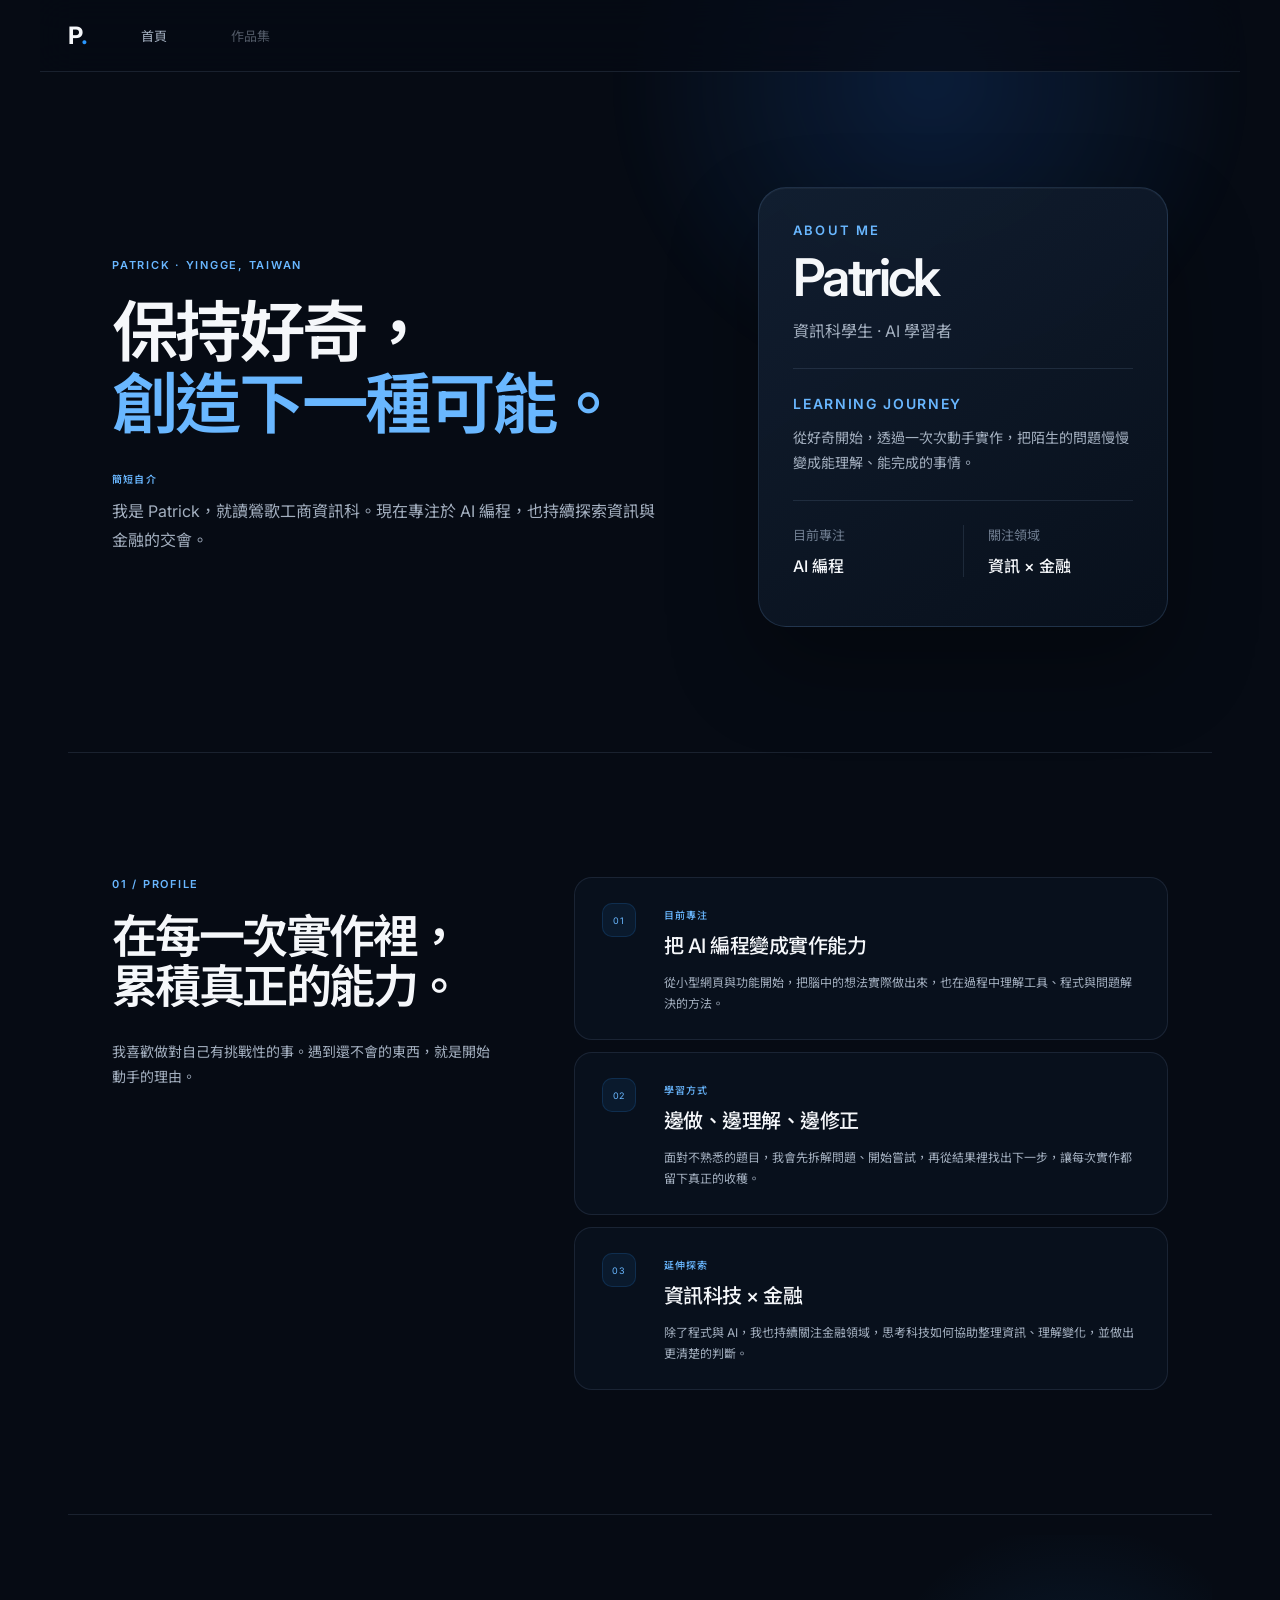
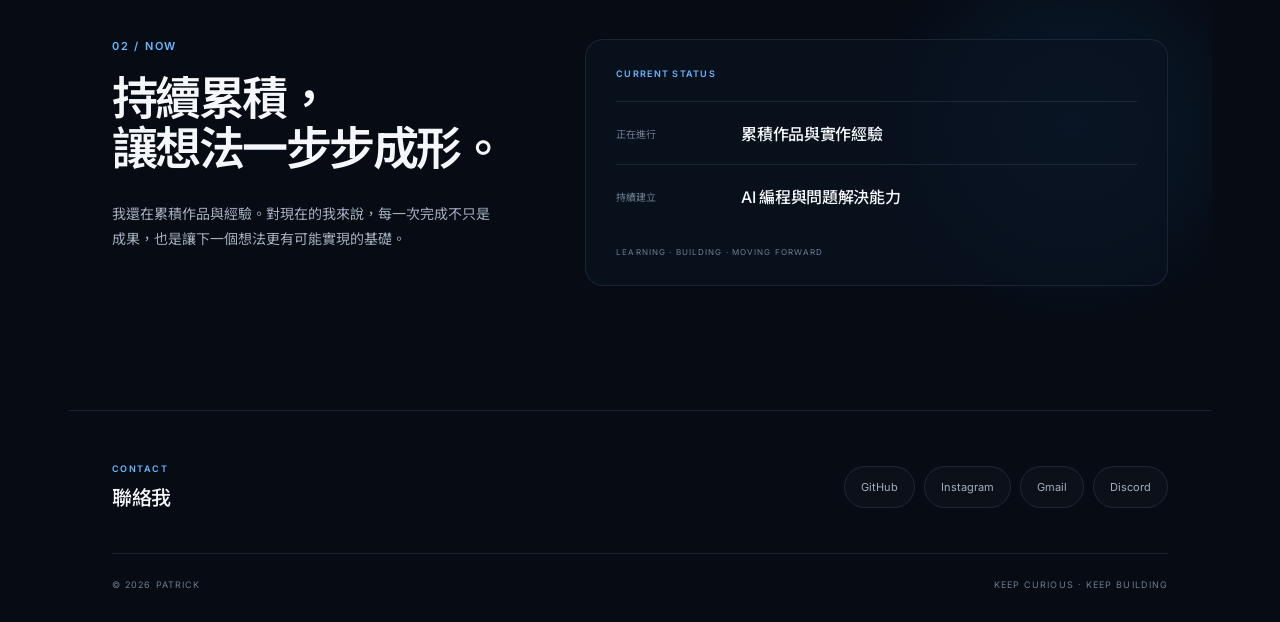
==== index.html @ a377566d "Build Patrick portfolio site" ====
<!doctype html>
<html lang="zh-Hant">
  <head>
    <meta charset="UTF-8" />
    <meta name="viewport" content="width=device-width, initial-scale=1.0" />
    <meta name="theme-color" content="#060b14" />
    <meta name="description" content="Patrick 的個人網站，記錄 AI 編程、資訊與金融的學習方向" />
    <title>Patrick｜資訊科學生</title>
    <link rel="preconnect" href="https://fonts.googleapis.com" />
    <link rel="preconnect" href="https://fonts.gstatic.com" crossorigin />
    <link href="https://fonts.googleapis.com/css2?family=Inter:wght@400;500;600;700&family=Noto+Sans+TC:wght@400;500;600;700&display=swap" rel="stylesheet" />
    <link rel="stylesheet" href="styles.css" />
  </head>
  <body>
    <div class="ambient" aria-hidden="true"></div>
    <header class="site-header">
      <a class="brand" href="#top" aria-label="回到首頁">P<span>.</span></a>
      <nav aria-label="主要導覽">
        <a href="#top" aria-current="page">首頁</a>
        <button type="button" disabled title="作品內容準備中">作品集</button>
      </nav>
    </header>

    <main id="top">
      <section class="hero" aria-labelledby="hero-title">
        <div class="hero-copy">
          <p class="eyebrow"><span></span> PATRICK · YINGGE, TAIWAN</p>
          <h1 id="hero-title">保持好奇，<br /><span>創造下一種可能。</span></h1>
          <div class="hero-intro">
            <span>簡短自介</span>
            <p>我是 Patrick，就讀鶯歌工商資訊科。現在專注於 AI 編程，也持續探索資訊與金融的交會。</p>
          </div>
        </div>

        <div class="profile-panel" aria-label="Patrick 的個人簡介">
          <div class="profile-about">
            <p>ABOUT ME</p>
            <h2>Patrick</h2>
            <span>資訊科學生 · AI 學習者</span>
          </div>
          <div class="profile-summary">
            <span>LEARNING JOURNEY</span>
            <p>從好奇開始，透過一次次動手實作，把陌生的問題慢慢變成能理解、能完成的事情。</p>
          </div>
          <div class="profile-meta">
            <div><small>目前專注</small><strong>AI 編程</strong></div>
            <div><small>關注領域</small><strong>資訊 × 金融</strong></div>
          </div>
        </div>
      </section>

      <section class="about section" id="about" aria-labelledby="about-title">
        <div class="section-heading">
          <p class="section-no">01 / PROFILE</p>
          <h2 id="about-title">在每一次實作裡，<br /><span class="title-line">累積真正的能力。</span></h2>
          <p>我喜歡做對自己有挑戰性的事。遇到還不會的東西，就是開始動手的理由。</p>
        </div>
        <div class="info-grid">
          <article class="info-card">
            <div class="card-mark">01</div>
            <div class="card-copy">
              <span>目前專注</span>
              <h3>把 AI 編程變成實作能力</h3>
              <p>從小型網頁與功能開始，把腦中的想法實際做出來，也在過程中理解工具、程式與問題解決的方法。</p>
            </div>
          </article>
          <article class="info-card">
            <div class="card-mark">02</div>
            <div class="card-copy">
              <span>學習方式</span>
              <h3>邊做、邊理解、邊修正</h3>
              <p>面對不熟悉的題目，我會先拆解問題、開始嘗試，再從結果裡找出下一步，讓每次實作都留下真正的收穫。</p>
            </div>
          </article>
          <article class="info-card">
            <div class="card-mark">03</div>
            <div class="card-copy">
              <span>延伸探索</span>
              <h3>資訊科技 × 金融</h3>
              <p>除了程式與 AI，我也持續關注金融領域，思考科技如何協助整理資訊、理解變化，並做出更清楚的判斷。</p>
            </div>
          </article>
        </div>
      </section>

      <section class="now-section section" aria-labelledby="now-title">
        <div class="section-heading">
          <p class="section-no">02 / NOW</p>
          <h2 id="now-title">持續累積，<br /><span class="title-line">讓想法一步步成形。</span></h2>
          <p>我還在累積作品與經驗。對現在的我來說，每一次完成不只是成果，也是讓下一個想法更有可能實現的基礎。</p>
        </div>
        <div class="now-panel">
          <p class="now-label">CURRENT STATUS</p>
          <div class="now-item">
            <span>正在進行</span>
            <strong>累積作品與實作經驗</strong>
          </div>
          <div class="now-item">
            <span>持續建立</span>
            <strong>AI 編程與問題解決能力</strong>
          </div>
          <p class="now-footnote">LEARNING · BUILDING · MOVING FORWARD</p>
        </div>
      </section>

    </main>

    <footer>
      <div class="footer-contact">
        <div class="contact-title">
          <span>CONTACT</span>
          <strong>聯絡我</strong>
        </div>
        <div class="social-links" aria-label="社群與聯絡方式">
          <a href="https://github.com/ttrrdfx" target="_blank" rel="noreferrer" aria-label="前往 Patrick 的 GitHub">GitHub</a>
          <a href="https://www.instagram.com/ampatrick._.i/" target="_blank" rel="noreferrer" aria-label="前往 Patrick 的 Instagram">Instagram</a>
          <a href="mailto:ttrrdfx@gmail.com" aria-label="寄信給 Patrick">Gmail</a>
          <a href="https://discord.com/users/734754662749569034" target="_blank" rel="noreferrer" aria-label="前往 Patrick 的 Discord 個人檔案">Discord</a>
        </div>
      </div>
      <div class="footer-meta">
        <p>© 2026 PATRICK</p>
        <p>KEEP CURIOUS · KEEP BUILDING</p>
      </div>
    </footer>
  </body>
</html>
---- styles.css ----
:root {
  --bg: #060b14;
  --surface: #0b1320;
  --surface-2: #101b2b;
  --surface-hover: #142238;
  --text: #f5f7fa;
  --text-2: #a3afbf;
  --text-3: #6f7d90;
  --blue: #2997ff;
  --blue-light: #69b7ff;
  --blue-deep: #0877df;
  --line: rgba(148, 177, 212, .14);
  --glass: rgba(11, 19, 32, .78);
  --radius-lg: 28px;
  --radius-md: 18px;
}

* { box-sizing: border-box; }
html { scroll-behavior: smooth; }
body { margin: 0; overflow-x: hidden; color: var(--text); background: var(--bg); font-family: "Inter", "Noto Sans TC", sans-serif; -webkit-font-smoothing: antialiased; }
a { color: inherit; text-decoration: none; }
button, input { font: inherit; }
button, a { -webkit-tap-highlight-color: transparent; }
.sr-only { position: absolute; width: 1px; height: 1px; padding: 0; margin: -1px; overflow: hidden; clip: rect(0, 0, 0, 0); white-space: nowrap; border: 0; }
.ambient { position: absolute; z-index: -1; top: -220px; right: 0; width: min(700px, 100vw); height: 600px; background: radial-gradient(circle, rgba(34, 126, 255, .16), transparent 68%); filter: blur(15px); pointer-events: none; }

.site-header { position: sticky; z-index: 10; top: 0; height: 72px; max-width: 1200px; margin: auto; padding: 0 28px; display: flex; align-items: center; border-bottom: 1px solid var(--line); background: rgba(6, 11, 20, .72); backdrop-filter: blur(18px); }
.brand { font-size: 24px; font-weight: 700; letter-spacing: -.06em; }
.brand span { color: var(--blue); }
nav { margin-left: 38px; display: flex; gap: 30px; color: var(--text-2); font-size: 13px; }
nav a, nav button { min-height: 38px; padding: 0 16px; display: inline-flex; align-items: center; color: inherit; background: transparent; border: 1px solid transparent; border-radius: 99px; font-size: inherit; transition: color .22s ease, background-color .22s ease, border-color .22s ease; }
nav a:hover { color: var(--text); background: rgba(41, 151, 255, .1); border-color: rgba(41, 151, 255, .2); }
nav button:disabled { cursor: not-allowed; opacity: .48; }

.hero { min-height: 680px; max-width: 1144px; margin: auto; padding: 102px 44px 112px; display: grid; grid-template-columns: 1.15fr .85fr; align-items: center; gap: 92px; }
.eyebrow, .section-no { color: var(--blue-light); font-size: 11px; font-weight: 600; letter-spacing: .16em; }
.eyebrow { display: flex; align-items: center; }
.eyebrow span { display: none; }
h1, h2, h3, p { margin-top: 0; }
h1, h2 { margin-bottom: 0; letter-spacing: -.055em; line-height: 1.08; }
h1 { margin-top: 25px; font-size: clamp(48px, 5.2vw, 70px); font-weight: 600; }
h1 span { color: var(--blue-light); white-space: nowrap; }
.hero-intro { max-width: 570px; margin: 30px 0 0; }
.hero-intro > span { display: block; margin-bottom: 11px; color: var(--blue-light); font-size: 10px; font-weight: 600; letter-spacing: .12em; }
.hero-intro p { margin: 0; color: var(--text-2); font-size: 16px; line-height: 1.85; }
.profile-panel { min-height: 440px; padding: 34px; display: flex; flex-direction: column; background: linear-gradient(145deg, rgba(18, 31, 49, .94), rgba(8, 16, 28, .98)); border: 1px solid rgba(119, 167, 221, .18); border-radius: var(--radius-lg); box-shadow: 0 40px 90px rgba(0,0,0,.32), inset 0 1px 0 rgba(255,255,255,.04); }
.profile-about { padding-bottom: 26px; }
.profile-about p { margin-bottom: 12px; color: var(--blue-light); font-size: 13px; font-weight: 600; letter-spacing: .16em; }
.profile-about h2 { margin-top: 0; font-size: 52px; font-weight: 600; }
.profile-about > span { display: block; margin-top: 12px; color: var(--text-2); font-size: 16px; }
.profile-summary { padding: 24px 0; border-top: 1px solid var(--line); }
.profile-summary span { color: var(--blue-light); font-size: 14px; font-weight: 600; letter-spacing: .12em; }
.profile-summary p { margin: 12px 0 0; color: var(--text-2); font-size: 14px; line-height: 1.8; letter-spacing: 0; }
.profile-meta { margin-top: 0; padding-top: 24px; display: grid; grid-template-columns: 1fr 1fr; border-top: 1px solid var(--line); }
.profile-meta > div { min-width: 0; }
.profile-meta > div + div { padding-left: 24px; border-left: 1px solid var(--line); }
.profile-meta > div:first-child { padding-right: 24px; }
.profile-meta small, .profile-meta strong { display: block; }
.profile-meta small { margin-bottom: 9px; color: var(--text-3); font-size: 13px; }
.profile-meta strong { font-size: 16px; font-weight: 500; }

.section { max-width: 1144px; margin: auto; padding: 124px 44px; }
.about { display: grid; grid-template-columns: .78fr 1.22fr; gap: 82px; border-top: 1px solid var(--line); }
.section h2 { margin-top: 21px; font-size: clamp(38px, 3.6vw, 50px); font-weight: 600; }
.title-line { white-space: nowrap; }
.section-heading > p:last-child { max-width: 430px; margin: 27px 0 0; color: var(--text-2); font-size: 14px; line-height: 1.85; }
.info-grid { display: grid; gap: 12px; }
.info-card { min-height: 154px; padding: 25px 27px; display: grid; grid-template-columns: 42px 1fr; gap: 20px; background: rgba(11, 19, 32, .72); border: 1px solid rgba(148, 177, 212, .13); border-radius: var(--radius-md); transition: background-color .22s ease, border-color .22s ease; }
.info-card:hover { background: rgba(16, 27, 43, .9); border-color: rgba(105,183,255,.25); }
.card-mark { width: 34px; height: 34px; display: grid; place-items: center; color: var(--blue-light); background: rgba(41,151,255,.08); border: 1px solid rgba(41,151,255,.16); border-radius: 10px; font-size: 9px; letter-spacing: .08em; }
.card-copy > span { color: var(--blue-light); font-size: 10px; font-weight: 500; letter-spacing: .09em; }
.info-card h3 { margin: 10px 0 0; font-size: 20px; font-weight: 500; letter-spacing: -.025em; line-height: 1.35; }
.info-card p { max-width: 480px; margin: 12px 0 0; color: var(--text-2); font-size: 12px; line-height: 1.75; }
.now-section { position: relative; overflow: hidden; display: grid; grid-template-columns: .78fr 1.22fr; gap: 82px; border-top: 1px solid var(--line); }
.now-section::after { content: ""; position: absolute; z-index: -1; right: -90px; top: 20px; width: 460px; height: 380px; background: radial-gradient(circle, rgba(41,151,255,.12), transparent 68%); pointer-events: none; }
.now-panel { padding: 28px 30px; background: rgba(11,19,32,.72); border: 1px solid rgba(148,177,212,.13); border-radius: var(--radius-md); }
.now-label { margin: 0 0 22px; color: var(--blue-light); font-size: 9px; font-weight: 600; letter-spacing: .14em; }
.now-item { padding: 19px 0; display: grid; grid-template-columns: 105px 1fr; gap: 20px; align-items: center; border-top: 1px solid var(--line); }
.now-item span { color: var(--text-3); font-size: 10px; }
.now-item strong { font-size: 16px; font-weight: 500; letter-spacing: -.02em; }
.now-footnote { margin: 20px 0 0; color: var(--text-3); font-size: 8px; letter-spacing: .14em; }

a:focus-visible, button:focus-visible, input:focus-visible { outline: 2px solid var(--blue-light); outline-offset: 3px; }
footer { max-width: 1144px; margin: auto; padding: 52px 44px 32px; color: var(--text-3); border-top: 1px solid var(--line); }
.footer-contact { padding-bottom: 42px; display: flex; align-items: center; justify-content: space-between; gap: 40px; }
.contact-title span, .contact-title strong { display: block; }
.contact-title span { margin-bottom: 8px; color: var(--blue-light); font-size: 9px; font-weight: 600; letter-spacing: .16em; }
.contact-title strong { color: var(--text); font-size: 20px; font-weight: 500; letter-spacing: -.025em; }
.social-links { display: flex; gap: 9px; flex-wrap: wrap; justify-content: flex-end; }
.social-links a { min-height: 42px; padding: 0 16px; display: inline-flex; align-items: center; color: var(--text-2); background: rgba(255,255,255,.025); border: 1px solid var(--line); border-radius: 99px; font-size: 11px; transition: color .2s ease, background-color .2s ease, border-color .2s ease; }
.social-links a:hover { color: var(--text); background: rgba(41,151,255,.1); border-color: rgba(41,151,255,.25); }
.footer-meta { padding-top: 25px; display: flex; justify-content: space-between; border-top: 1px solid var(--line); font-size: 9px; letter-spacing: .12em; }
.footer-meta p { margin: 0; }

@media (max-width: 800px) {
  .site-header { height: 66px; padding: 0 20px; }
  nav { margin-left: 30px; gap: 18px; }
  .hero { padding: 68px 24px 88px; grid-template-columns: 1fr; gap: 62px; }
  h1 { font-size: 48px; }
  .profile-panel { width: min(100%, 440px); min-height: 430px; }
  .section { padding: 88px 24px; }
  .about { grid-template-columns: 1fr; gap: 55px; }
  .now-section { grid-template-columns: 1fr; gap: 55px; }
  footer { padding: 44px 24px 28px; }
}

@media (max-width: 520px) {
  nav { display: none; }
  h1 { font-size: clamp(40px, 12vw, 48px); }
  .section h2 { font-size: 36px; }
  .hero-intro p { font-size: 14px; }
  .profile-panel { min-height: 420px; padding: 26px; border-radius: 22px; }
  .profile-about h2 { font-size: 44px; }
  .info-card { padding: 22px; grid-template-columns: 1fr; gap: 16px; }
  .now-panel { padding: 24px 22px; }
  .now-item { grid-template-columns: 1fr; gap: 8px; }
  .footer-contact { align-items: flex-start; flex-direction: column; }
  .social-links { justify-content: flex-start; }
  .footer-meta { gap: 18px; flex-direction: column; }
}

@media (prefers-reduced-motion: reduce) {
  html { scroll-behavior: auto; }
  *, *::before, *::after { transition-duration: .01ms !important; animation-duration: .01ms !important; }
}
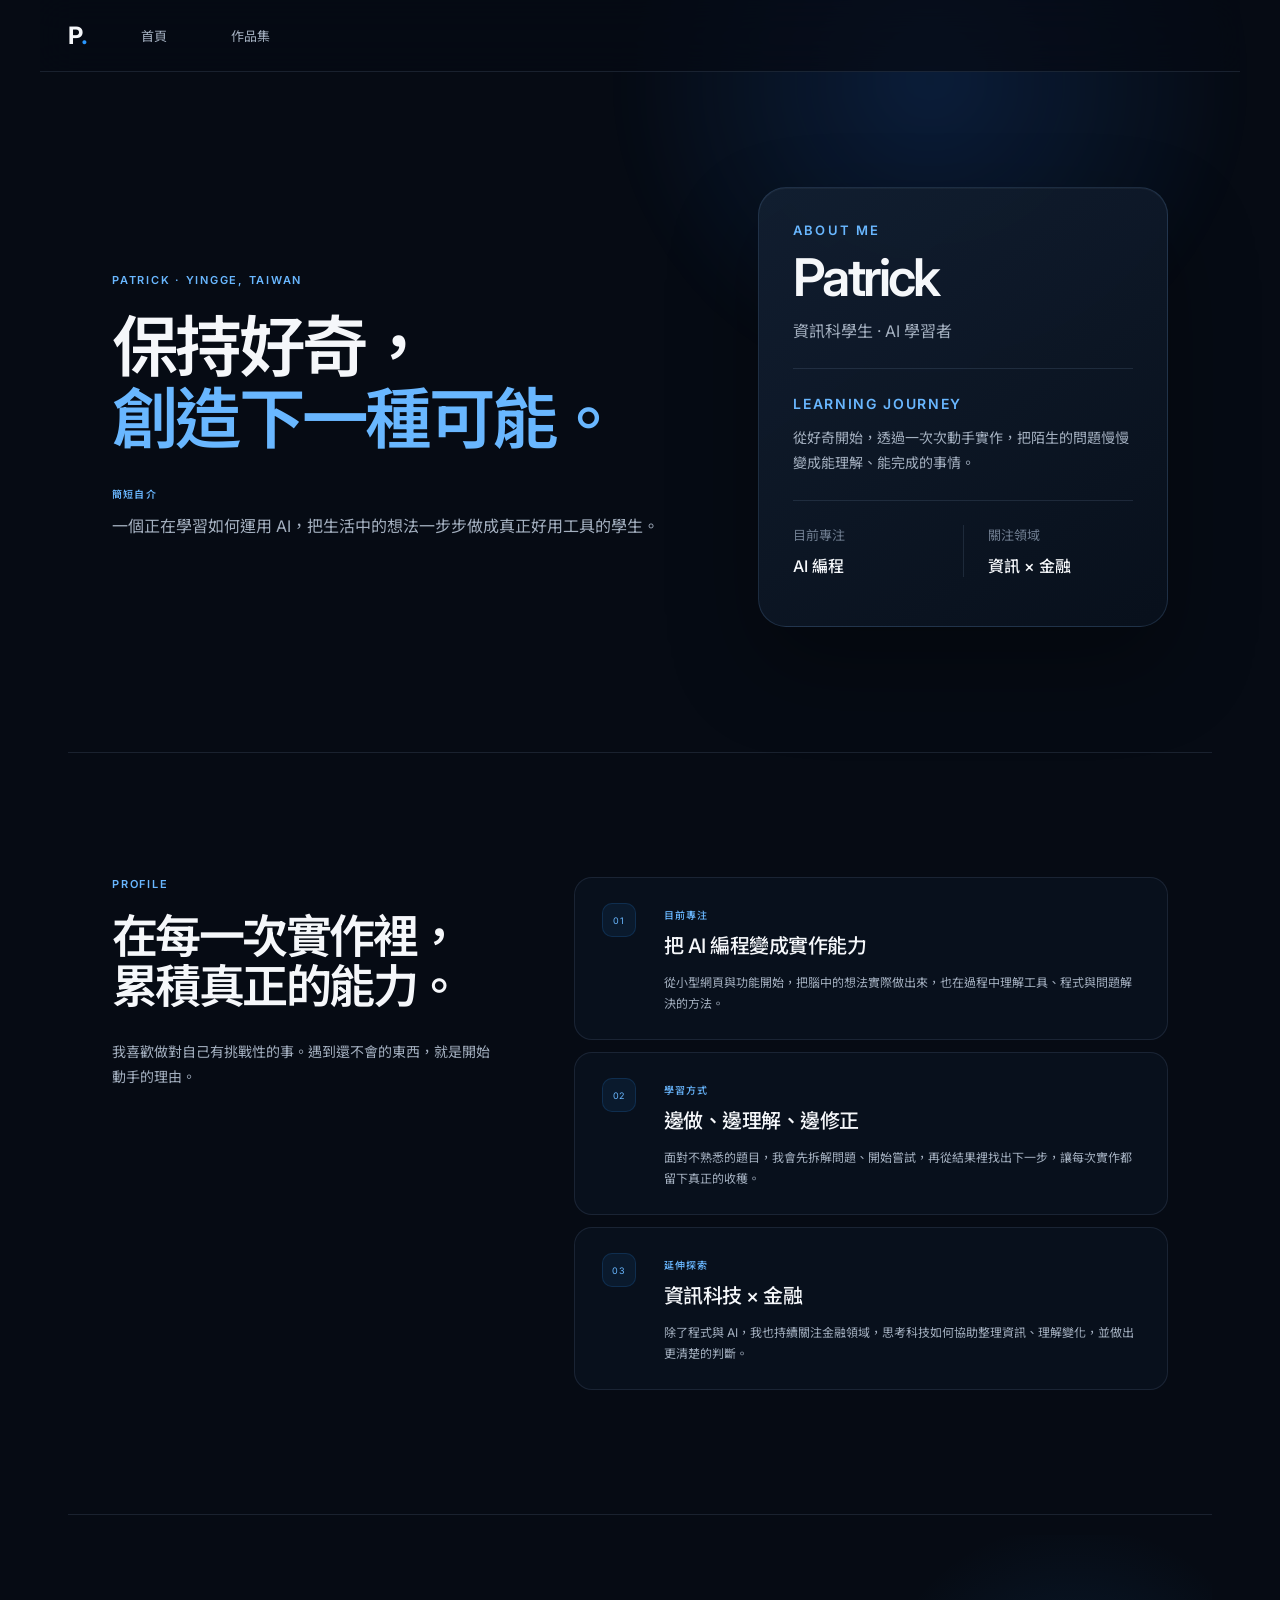
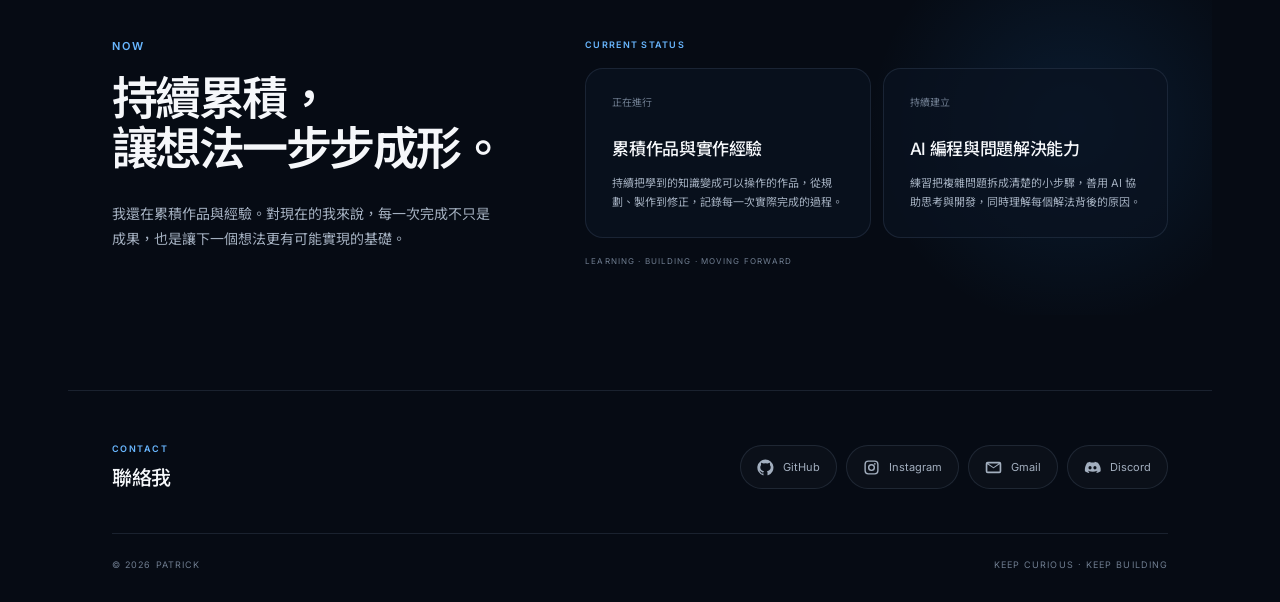
==== commit 1d9c781f: "v1" ====
--- a/index.html
+++ b/index.html
@@ -17,7 +17,7 @@
       <a class="brand" href="#top" aria-label="回到首頁">P<span>.</span></a>
       <nav aria-label="主要導覽">
         <a href="#top" aria-current="page">首頁</a>
-        <button type="button" disabled title="作品內容準備中">作品集</button>
+        <a href="portfolio.html">作品集</a>
       </nav>
     </header>
 
@@ -28,7 +28,7 @@
           <h1 id="hero-title">保持好奇，<br /><span>創造下一種可能。</span></h1>
           <div class="hero-intro">
             <span>簡短自介</span>
-            <p>我是 Patrick，就讀鶯歌工商資訊科。現在專注於 AI 編程，也持續探索資訊與金融的交會。</p>
+            <p>一個正在學習如何運用 AI，把生活中的想法一步步做成真正好用工具的學生。</p>
           </div>
         </div>
 
@@ -51,7 +51,7 @@
 
       <section class="about section" id="about" aria-labelledby="about-title">
         <div class="section-heading">
-          <p class="section-no">01 / PROFILE</p>
+          <p class="section-no">PROFILE</p>
           <h2 id="about-title">在每一次實作裡，<br /><span class="title-line">累積真正的能力。</span></h2>
           <p>我喜歡做對自己有挑戰性的事。遇到還不會的東西，就是開始動手的理由。</p>
         </div>
@@ -85,19 +85,27 @@
 
       <section class="now-section section" aria-labelledby="now-title">
         <div class="section-heading">
-          <p class="section-no">02 / NOW</p>
+          <p class="section-no">NOW</p>
           <h2 id="now-title">持續累積，<br /><span class="title-line">讓想法一步步成形。</span></h2>
           <p>我還在累積作品與經驗。對現在的我來說，每一次完成不只是成果，也是讓下一個想法更有可能實現的基礎。</p>
         </div>
         <div class="now-panel">
           <p class="now-label">CURRENT STATUS</p>
-          <div class="now-item">
-            <span>正在進行</span>
-            <strong>累積作品與實作經驗</strong>
-          </div>
-          <div class="now-item">
-            <span>持續建立</span>
-            <strong>AI 編程與問題解決能力</strong>
+          <div class="now-cards">
+            <div class="now-item">
+              <span>正在進行</span>
+              <div>
+                <strong>累積作品與實作經驗</strong>
+                <p>持續把學到的知識變成可以操作的作品，從規劃、製作到修正，記錄每一次實際完成的過程。</p>
+              </div>
+            </div>
+            <div class="now-item">
+              <span>持續建立</span>
+              <div>
+                <strong>AI 編程與問題解決能力</strong>
+                <p>練習把複雜問題拆成清楚的小步驟，善用 AI 協助思考與開發，同時理解每個解法背後的原因。</p>
+              </div>
+            </div>
           </div>
           <p class="now-footnote">LEARNING · BUILDING · MOVING FORWARD</p>
         </div>
@@ -112,10 +120,22 @@
           <strong>聯絡我</strong>
         </div>
         <div class="social-links" aria-label="社群與聯絡方式">
-          <a href="https://github.com/ttrrdfx" target="_blank" rel="noreferrer" aria-label="前往 Patrick 的 GitHub">GitHub</a>
-          <a href="https://www.instagram.com/ampatrick._.i/" target="_blank" rel="noreferrer" aria-label="前往 Patrick 的 Instagram">Instagram</a>
-          <a href="mailto:ttrrdfx@gmail.com" aria-label="寄信給 Patrick">Gmail</a>
-          <a href="https://discord.com/users/734754662749569034" target="_blank" rel="noreferrer" aria-label="前往 Patrick 的 Discord 個人檔案">Discord</a>
+          <a href="https://github.com/ttrrdfx" target="_blank" rel="noreferrer" aria-label="前往 Patrick 的 GitHub">
+            <svg viewBox="0 0 24 24" aria-hidden="true"><path d="M12 .7a11.5 11.5 0 0 0-3.64 22.41c.58.11.79-.25.79-.56v-2.24c-3.22.7-3.9-1.37-3.9-1.37-.53-1.34-1.29-1.7-1.29-1.7-1.05-.72.08-.71.08-.71 1.17.08 1.78 1.2 1.78 1.2 1.04 1.78 2.72 1.27 3.38.97.1-.75.4-1.27.74-1.56-2.57-.29-5.28-1.29-5.28-5.68 0-1.26.45-2.28 1.19-3.09-.12-.29-.52-1.47.11-3.05 0 0 .97-.31 3.16 1.18a10.9 10.9 0 0 1 5.76 0c2.19-1.49 3.15-1.18 3.15-1.18.64 1.58.24 2.76.12 3.05.74.81 1.19 1.83 1.19 3.09 0 4.4-2.72 5.38-5.3 5.67.42.36.79 1.06.79 2.14v3.18c0 .31.21.67.8.56A11.5 11.5 0 0 0 12 .7Z"/></svg>
+            <span>GitHub</span>
+          </a>
+          <a href="https://www.instagram.com/ampatrick._.i/" target="_blank" rel="noreferrer" aria-label="前往 Patrick 的 Instagram">
+            <svg viewBox="0 0 24 24" aria-hidden="true"><path d="M7.6 2h8.8A5.6 5.6 0 0 1 22 7.6v8.8a5.6 5.6 0 0 1-5.6 5.6H7.6A5.6 5.6 0 0 1 2 16.4V7.6A5.6 5.6 0 0 1 7.6 2Zm-.2 2A3.4 3.4 0 0 0 4 7.4v9.2A3.4 3.4 0 0 0 7.4 20h9.2a3.4 3.4 0 0 0 3.4-3.4V7.4A3.4 3.4 0 0 0 16.6 4H7.4Zm9.35 1.5a1.25 1.25 0 1 1 0 2.5 1.25 1.25 0 0 1 0-2.5ZM12 7a5 5 0 1 1 0 10 5 5 0 0 1 0-10Zm0 2a3 3 0 1 0 0 6 3 3 0 0 0 0-6Z"/></svg>
+            <span>Instagram</span>
+          </a>
+          <a href="mailto:ttrrdfx@gmail.com" aria-label="寄信給 Patrick">
+            <svg viewBox="0 0 24 24" aria-hidden="true"><path d="M3.75 4h16.5A2.75 2.75 0 0 1 23 6.75v10.5A2.75 2.75 0 0 1 20.25 20H3.75A2.75 2.75 0 0 1 1 17.25V6.75A2.75 2.75 0 0 1 3.75 4Zm16.88 3.24-7.95 5.58a1.18 1.18 0 0 1-1.36 0L3.37 7.24v10.01c0 .21.17.38.38.38h16.5c.21 0 .38-.17.38-.38V7.24ZM4.6 6.37 12 11.56l7.4-5.19H4.6Z"/></svg>
+            <span>Gmail</span>
+          </a>
+          <a href="https://discord.com/users/734754662749569034" target="_blank" rel="noreferrer" aria-label="前往 Patrick 的 Discord 個人檔案">
+            <svg viewBox="0 0 24 24" aria-hidden="true"><path d="M19.6 5.34A17.5 17.5 0 0 0 15.3 4l-.53 1.08a16.1 16.1 0 0 0-5.54 0L8.7 4A17.5 17.5 0 0 0 4.4 5.34C1.68 9.39.94 13.34 1.3 17.23a17.7 17.7 0 0 0 5.28 2.67l1.3-1.78a11.3 11.3 0 0 1-2.04-.98l.5-.39c3.94 1.83 8.23 1.83 12.12 0l.52.39c-.65.39-1.34.72-2.05.98l1.3 1.78a17.7 17.7 0 0 0 5.28-2.67c.43-4.51-.73-8.42-3.91-11.89ZM8.55 14.82c-1.19 0-2.17-1.09-2.17-2.43s.96-2.43 2.17-2.43 2.19 1.1 2.17 2.43c0 1.34-.96 2.43-2.17 2.43Zm6.9 0c-1.19 0-2.17-1.09-2.17-2.43s.96-2.43 2.17-2.43 2.19 1.1 2.17 2.43c0 1.34-.96 2.43-2.17 2.43Z"/></svg>
+            <span>Discord</span>
+          </a>
         </div>
       </div>
       <div class="footer-meta">
--- a/styles.css
+++ b/styles.css
@@ -73,12 +73,52 @@
 .info-card p { max-width: 480px; margin: 12px 0 0; color: var(--text-2); font-size: 12px; line-height: 1.75; }
 .now-section { position: relative; overflow: hidden; display: grid; grid-template-columns: .78fr 1.22fr; gap: 82px; border-top: 1px solid var(--line); }
 .now-section::after { content: ""; position: absolute; z-index: -1; right: -90px; top: 20px; width: 460px; height: 380px; background: radial-gradient(circle, rgba(41,151,255,.12), transparent 68%); pointer-events: none; }
-.now-panel { padding: 28px 30px; background: rgba(11,19,32,.72); border: 1px solid rgba(148,177,212,.13); border-radius: var(--radius-md); }
-.now-label { margin: 0 0 22px; color: var(--blue-light); font-size: 9px; font-weight: 600; letter-spacing: .14em; }
-.now-item { padding: 19px 0; display: grid; grid-template-columns: 105px 1fr; gap: 20px; align-items: center; border-top: 1px solid var(--line); }
+.now-panel { padding: 0; }
+.now-label { margin: 0 0 18px; color: var(--blue-light); font-size: 9px; font-weight: 600; letter-spacing: .14em; }
+.now-cards { display: grid; grid-template-columns: 1fr 1fr; gap: 12px; }
+.now-item { min-height: 154px; padding: 25px 26px; display: flex; flex-direction: column; justify-content: space-between; gap: 28px; background: rgba(11,19,32,.72); border: 1px solid rgba(148,177,212,.13); border-radius: var(--radius-md); transition: background-color .22s ease, border-color .22s ease; }
+.now-item:hover { background: rgba(16,27,43,.9); border-color: rgba(105,183,255,.25); }
 .now-item span { color: var(--text-3); font-size: 10px; }
-.now-item strong { font-size: 16px; font-weight: 500; letter-spacing: -.02em; }
-.now-footnote { margin: 20px 0 0; color: var(--text-3); font-size: 8px; letter-spacing: .14em; }
+.now-item strong { display: block; font-size: 17px; font-weight: 500; line-height: 1.45; letter-spacing: -.02em; }
+.now-item p { margin: 12px 0 0; color: var(--text-2); font-size: 11px; line-height: 1.75; }
+.now-footnote { margin: 18px 0 0; color: var(--text-3); font-size: 8px; letter-spacing: .14em; }
+
+.portfolio { border-top: 1px solid var(--line); }
+.portfolio-page { min-height: calc(100vh - 72px); padding-top: 92px; border-top: 0; }
+.portfolio-heading { margin-bottom: 60px; text-align: center; }
+.portfolio-heading .section-no { margin-bottom: 18px; }
+.portfolio-heading h2 { font-size: clamp(52px, 7vw, 82px); }
+.portfolio-heading > p:last-child { margin: 14px 0 0; color: var(--text-3); font-size: 13px; letter-spacing: .08em; }
+.project-grid { display: grid; grid-template-columns: repeat(2, minmax(0, 1fr)); gap: 54px 24px; }
+.project-card { min-width: 0; }
+.project-visual { position: relative; height: 310px; overflow: hidden; padding: 28px; background: var(--surface); border: 1px solid rgba(148,177,212,.16); border-radius: var(--radius-lg); box-shadow: 0 28px 70px rgba(0,0,0,.18); transition: border-color .25s ease, box-shadow .25s ease; }
+.project-card:hover .project-visual { border-color: rgba(105,183,255,.38); box-shadow: 0 32px 80px rgba(0,0,0,.28); }
+.visual-label { position: relative; z-index: 2; color: rgba(245,247,250,.64); font-size: 9px; font-weight: 600; letter-spacing: .16em; }
+.visual-portfolio { display: flex; justify-content: center; align-items: center; background: radial-gradient(circle at 76% 20%, rgba(41,151,255,.28), transparent 33%), linear-gradient(145deg, #0c1727, #08101c); }
+.visual-portfolio .visual-label, .visual-ai .visual-label, .visual-finance .visual-label, .visual-next .visual-label { position: absolute; top: 25px; left: 28px; }
+.mini-window { width: 78%; height: 62%; padding: 20px; background: rgba(6,11,20,.8); border: 1px solid rgba(255,255,255,.12); border-radius: 13px; box-shadow: 0 20px 50px rgba(0,0,0,.35); }
+.mini-window i { width: 5px; height: 5px; margin-right: 4px; display: inline-block; background: var(--text-3); border-radius: 50%; }
+.mini-window strong { margin-top: 31px; display: block; font-size: clamp(16px, 2vw, 24px); line-height: 1.28; letter-spacing: -.04em; }
+.visual-ai { background: radial-gradient(circle at 50% 57%, rgba(41,151,255,.22), transparent 26%), linear-gradient(145deg, #0e1527, #07101b); }
+.orb { position: absolute; top: 50%; left: 50%; width: 112px; height: 112px; transform: translate(-50%,-53%); background: radial-gradient(circle at 35% 30%, #b6e0ff, #2997ff 24%, #4338ca 63%, transparent 67%); border-radius: 50%; filter: drop-shadow(0 0 30px rgba(41,151,255,.45)); }
+.prompt-line { position: absolute; right: 15%; bottom: 35px; left: 15%; height: 38px; padding: 0 16px; display: flex; align-items: center; gap: 5px; background: rgba(255,255,255,.06); border: 1px solid rgba(255,255,255,.1); border-radius: 99px; }
+.prompt-line span { width: 4px; height: 4px; background: var(--blue-light); border-radius: 50%; }
+.visual-finance { background: linear-gradient(180deg, rgba(41,151,255,.1), transparent 55%), #09121f; }
+.chart-bars { position: absolute; right: 12%; bottom: 45px; left: 12%; height: 155px; display: flex; align-items: flex-end; gap: 7%; border-bottom: 1px solid rgba(255,255,255,.13); }
+.chart-bars i { flex: 1; min-width: 12px; background: linear-gradient(to top, rgba(41,151,255,.18), rgba(105,183,255,.7)); border-radius: 5px 5px 0 0; }
+.chart-bars i:nth-child(1) { height: 32%; }.chart-bars i:nth-child(2) { height: 52%; }.chart-bars i:nth-child(3) { height: 43%; }.chart-bars i:nth-child(4) { height: 74%; }.chart-bars i:nth-child(5) { height: 66%; }.chart-bars i:nth-child(6) { height: 92%; }
+.chart-line { position: absolute; right: 12%; bottom: 96px; left: 12%; height: 2px; background: linear-gradient(90deg, transparent, var(--blue-light), transparent); transform: rotate(-10deg); box-shadow: 0 0 14px var(--blue); }
+.visual-next { display: grid; place-items: center; background: repeating-linear-gradient(-45deg, transparent 0 18px, rgba(255,255,255,.018) 18px 19px), linear-gradient(145deg, #101827, #08101a); }
+.visual-next strong { color: rgba(105,183,255,.7); font-size: 100px; font-weight: 400; text-shadow: 0 0 44px rgba(41,151,255,.32); }
+.project-content { padding: 25px 5px 0; display: grid; grid-template-columns: 40px 1fr; gap: 16px; }
+.project-index { padding-top: 5px; color: var(--blue-light); font-size: 10px; letter-spacing: .1em; }
+.project-content h3 { margin: 0; font-size: 24px; font-weight: 500; letter-spacing: -.035em; }
+.project-content h2 { margin: 0; font-size: 24px; font-weight: 500; letter-spacing: -.035em; line-height: 1.35; }
+.project-content p { max-width: 460px; margin: 14px 0 20px; color: var(--text-2); font-size: 13px; line-height: 1.8; }
+.github-link { width: fit-content; min-height: 44px; padding: 0 14px; display: inline-flex; align-items: center; gap: 9px; color: var(--text-2); background: rgba(255,255,255,.025); border: 1px solid var(--line); border-radius: 99px; font-size: 11px; font-weight: 500; transition: color .2s ease, background-color .2s ease, border-color .2s ease; }
+.github-link svg { width: 16px; height: 16px; fill: currentColor; }
+.github-link span { color: var(--blue-light); }
+.github-link:hover { color: var(--text); background: rgba(41,151,255,.1); border-color: rgba(41,151,255,.3); }
 
 a:focus-visible, button:focus-visible, input:focus-visible { outline: 2px solid var(--blue-light); outline-offset: 3px; }
 footer { max-width: 1144px; margin: auto; padding: 52px 44px 32px; color: var(--text-3); border-top: 1px solid var(--line); }
@@ -87,7 +127,8 @@
 .contact-title span { margin-bottom: 8px; color: var(--blue-light); font-size: 9px; font-weight: 600; letter-spacing: .16em; }
 .contact-title strong { color: var(--text); font-size: 20px; font-weight: 500; letter-spacing: -.025em; }
 .social-links { display: flex; gap: 9px; flex-wrap: wrap; justify-content: flex-end; }
-.social-links a { min-height: 42px; padding: 0 16px; display: inline-flex; align-items: center; color: var(--text-2); background: rgba(255,255,255,.025); border: 1px solid var(--line); border-radius: 99px; font-size: 11px; transition: color .2s ease, background-color .2s ease, border-color .2s ease; }
+.social-links a { min-height: 44px; padding: 0 16px; display: inline-flex; align-items: center; gap: 9px; color: var(--text-2); background: rgba(255,255,255,.025); border: 1px solid var(--line); border-radius: 99px; font-size: 11px; transition: color .2s ease, background-color .2s ease, border-color .2s ease; }
+.social-links svg { width: 17px; height: 17px; flex: 0 0 auto; fill: currentColor; }
 .social-links a:hover { color: var(--text); background: rgba(41,151,255,.1); border-color: rgba(41,151,255,.25); }
 .footer-meta { padding-top: 25px; display: flex; justify-content: space-between; border-top: 1px solid var(--line); font-size: 9px; letter-spacing: .12em; }
 .footer-meta p { margin: 0; }
@@ -101,6 +142,8 @@
   .section { padding: 88px 24px; }
   .about { grid-template-columns: 1fr; gap: 55px; }
   .now-section { grid-template-columns: 1fr; gap: 55px; }
+  .project-grid { gap: 46px 18px; }
+  .project-visual { height: 260px; }
   footer { padding: 44px 24px 28px; }
 }
 
@@ -112,8 +155,14 @@
   .profile-panel { min-height: 420px; padding: 26px; border-radius: 22px; }
   .profile-about h2 { font-size: 44px; }
   .info-card { padding: 22px; grid-template-columns: 1fr; gap: 16px; }
-  .now-panel { padding: 24px 22px; }
-  .now-item { grid-template-columns: 1fr; gap: 8px; }
+  .now-cards { grid-template-columns: 1fr; }
+  .now-item { min-height: 132px; padding: 22px; gap: 20px; }
+  .portfolio-heading { margin-bottom: 42px; }
+  .portfolio-heading h2 { font-size: 52px; }
+  .project-grid { grid-template-columns: 1fr; gap: 52px; }
+  .project-visual { height: 260px; padding: 22px; border-radius: 22px; }
+  .project-content { padding-top: 21px; grid-template-columns: 30px 1fr; gap: 12px; }
+  .project-content h3 { font-size: 22px; }
   .footer-contact { align-items: flex-start; flex-direction: column; }
   .social-links { justify-content: flex-start; }
   .footer-meta { gap: 18px; flex-direction: column; }
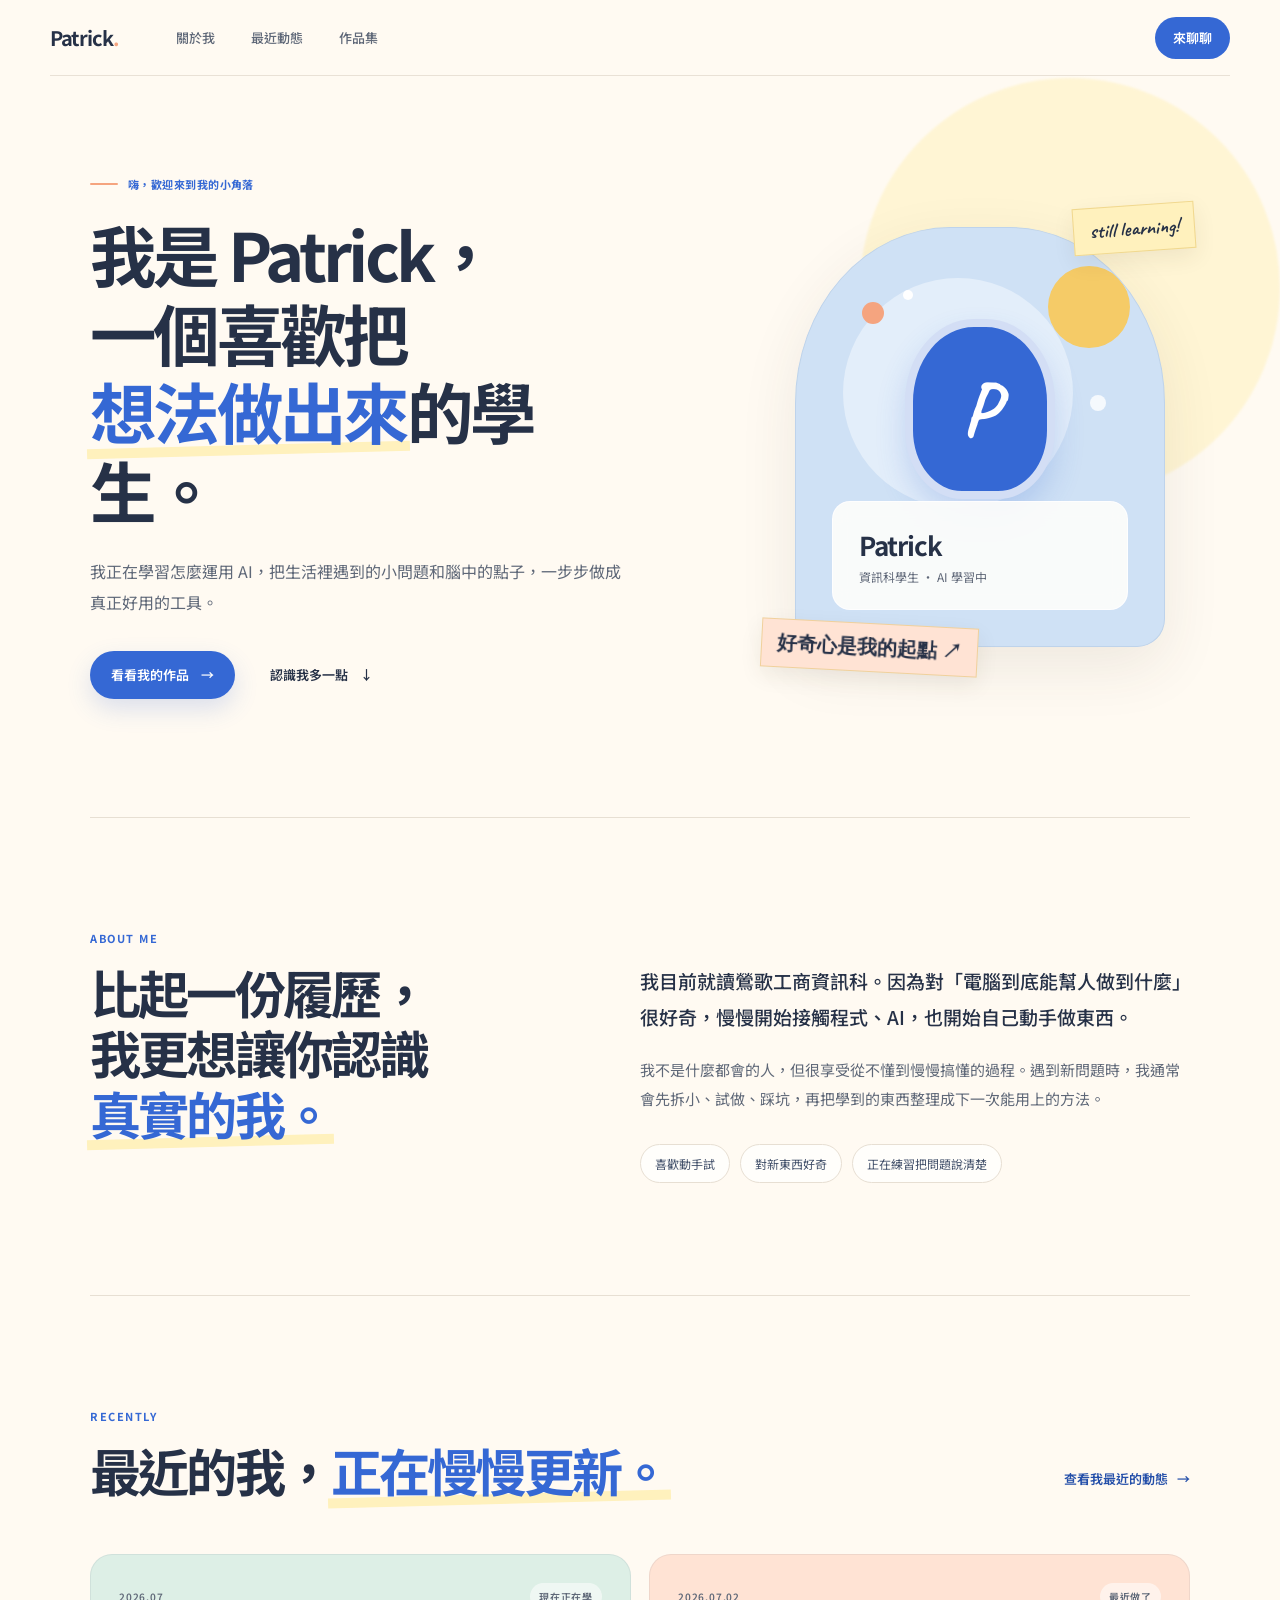
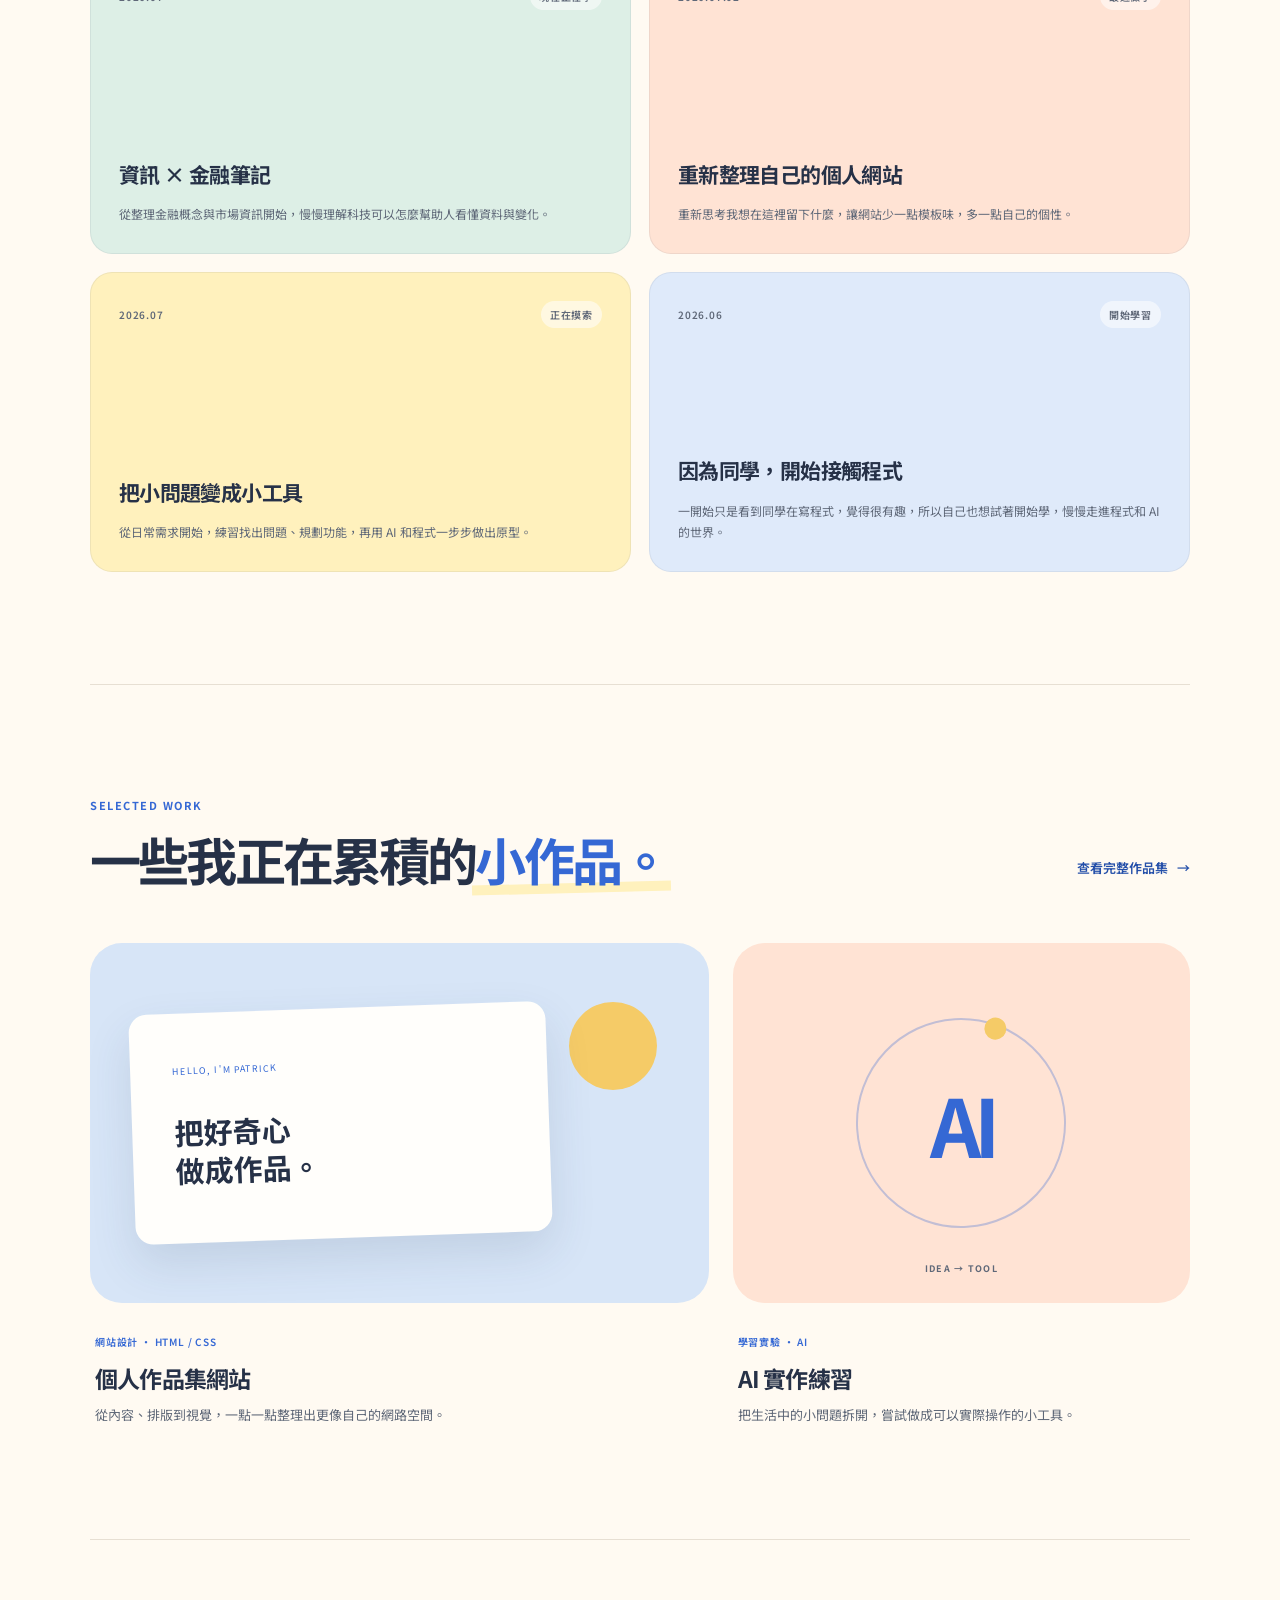
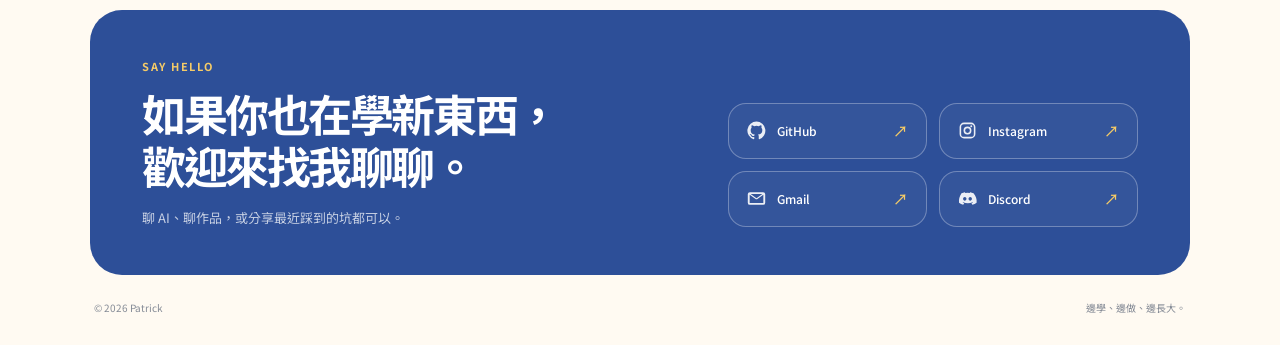
==== commit 85c1b8f0: "update portfolio website" ====
--- a/index.html
+++ b/index.html
@@ -3,145 +3,148 @@
   <head>
     <meta charset="UTF-8" />
     <meta name="viewport" content="width=device-width, initial-scale=1.0" />
-    <meta name="theme-color" content="#060b14" />
-    <meta name="description" content="Patrick 的個人網站，記錄 AI 編程、資訊與金融的學習方向" />
-    <title>Patrick｜資訊科學生</title>
+    <meta name="theme-color" content="#fffaf2" />
+    <meta name="description" content="Patrick 的個人網站，記錄 AI 學習、實作作品與最近的生活進度。" />
+    <title>Patrick｜邊學邊做的資訊科學生</title>
     <link rel="preconnect" href="https://fonts.googleapis.com" />
     <link rel="preconnect" href="https://fonts.gstatic.com" crossorigin />
-    <link href="https://fonts.googleapis.com/css2?family=Inter:wght@400;500;600;700&family=Noto+Sans+TC:wght@400;500;600;700&display=swap" rel="stylesheet" />
+    <link href="https://fonts.googleapis.com/css2?family=Caveat:wght@600;700&family=Noto+Sans+TC:wght@400;500;600;700&display=swap" rel="stylesheet" />
     <link rel="stylesheet" href="styles.css" />
   </head>
-  <body>
-    <div class="ambient" aria-hidden="true"></div>
+  <body id="top">
+    <a class="skip-link" href="#main-content">跳到主要內容</a>
     <header class="site-header">
-      <a class="brand" href="#top" aria-label="回到首頁">P<span>.</span></a>
+      <a class="brand" href="#top" aria-label="回到首頁">Patrick<span>.</span></a>
       <nav aria-label="主要導覽">
-        <a href="#top" aria-current="page">首頁</a>
+        <a href="#about">關於我</a>
+        <a href="updates.html">最近動態</a>
         <a href="portfolio.html">作品集</a>
       </nav>
+      <a class="header-hello" href="#contact">來聊聊</a>
     </header>
 
-    <main id="top">
+    <main id="main-content">
       <section class="hero" aria-labelledby="hero-title">
         <div class="hero-copy">
-          <p class="eyebrow"><span></span> PATRICK · YINGGE, TAIWAN</p>
-          <h1 id="hero-title">保持好奇，<br /><span>創造下一種可能。</span></h1>
-          <div class="hero-intro">
-            <span>簡短自介</span>
-            <p>一個正在學習如何運用 AI，把生活中的想法一步步做成真正好用工具的學生。</p>
+          <p class="eyebrow"><span aria-hidden="true"></span> 嗨，歡迎來到我的小角落</p>
+          <h1 id="hero-title">我是 Patrick，<br />一個喜歡把<span>想法做出來</span>的學生。</h1>
+          <p class="hero-intro">我正在學習怎麼運用 AI，把生活裡遇到的小問題和腦中的點子，一步步做成真正好用的工具。</p>
+          <div class="hero-actions">
+            <a class="button button-primary" href="portfolio.html">看看我的作品 <span aria-hidden="true">→</span></a>
+            <a class="button button-text" href="#about">認識我多一點 <span aria-hidden="true">↓</span></a>
           </div>
         </div>
 
-        <div class="profile-panel" aria-label="Patrick 的個人簡介">
-          <div class="profile-about">
-            <p>ABOUT ME</p>
-            <h2>Patrick</h2>
-            <span>資訊科學生 · AI 學習者</span>
+        <div class="hero-portrait" aria-label="Patrick 的個人介紹卡片">
+          <div class="portrait-note note-top" aria-hidden="true">still learning!</div>
+          <div class="portrait-card">
+            <span class="portrait-sun" aria-hidden="true"></span>
+            <div class="portrait-avatar" aria-hidden="true">P</div>
+            <div class="portrait-copy">
+              <strong>Patrick</strong>
+              <span>資訊科學生 · AI 學習中</span>
+            </div>
           </div>
-          <div class="profile-summary">
-            <span>LEARNING JOURNEY</span>
-            <p>從好奇開始，透過一次次動手實作，把陌生的問題慢慢變成能理解、能完成的事情。</p>
-          </div>
-          <div class="profile-meta">
-            <div><small>目前專注</small><strong>AI 編程</strong></div>
-            <div><small>關注領域</small><strong>資訊 × 金融</strong></div>
-          </div>
+          <div class="portrait-note note-bottom" aria-hidden="true">好奇心是我的起點 ↗</div>
         </div>
       </section>
 
       <section class="about section" id="about" aria-labelledby="about-title">
         <div class="section-heading">
-          <p class="section-no">PROFILE</p>
-          <h2 id="about-title">在每一次實作裡，<br /><span class="title-line">累積真正的能力。</span></h2>
-          <p>我喜歡做對自己有挑戰性的事。遇到還不會的東西，就是開始動手的理由。</p>
+          <p class="section-label">ABOUT ME</p>
+          <h2 id="about-title">比起一份履歷，<br />我更想讓你認識<span>真實的我。</span></h2>
         </div>
-        <div class="info-grid">
-          <article class="info-card">
-            <div class="card-mark">01</div>
-            <div class="card-copy">
-              <span>目前專注</span>
-              <h3>把 AI 編程變成實作能力</h3>
-              <p>從小型網頁與功能開始，把腦中的想法實際做出來，也在過程中理解工具、程式與問題解決的方法。</p>
-            </div>
+        <div class="about-story">
+          <p class="lead">我目前就讀鶯歌工商資訊科。因為對「電腦到底能幫人做到什麼」很好奇，慢慢開始接觸程式、AI，也開始自己動手做東西。</p>
+          <p>我不是什麼都會的人，但很享受從不懂到慢慢搞懂的過程。遇到新問題時，我通常會先拆小、試做、踩坑，再把學到的東西整理成下一次能用上的方法。</p>
+          <div class="about-tags" aria-label="Patrick 的個人特質">
+            <span>喜歡動手試</span>
+            <span>對新東西好奇</span>
+            <span>正在練習把問題說清楚</span>
+          </div>
+        </div>
+      </section>
+
+      <section class="now section" id="now" aria-labelledby="now-title">
+        <div class="section-heading row-heading">
+          <div>
+            <p class="section-label">RECENTLY</p>
+            <h2 id="now-title">最近的我，<span>正在慢慢更新。</span></h2>
+          </div>
+          <a class="inline-link" href="updates.html">查看我最近的動態 <span aria-hidden="true">→</span></a>
+        </div>
+        <div class="update-list">
+          <article class="update-card update-mint">
+            <div class="update-meta"><time datetime="2026-07">2026.07</time><span>現在正在學</span></div>
+            <h3>資訊 × 金融筆記</h3>
+            <p>從整理金融概念與市場資訊開始，慢慢理解科技可以怎麼幫助人看懂資料與變化。</p>
           </article>
-          <article class="info-card">
-            <div class="card-mark">02</div>
-            <div class="card-copy">
-              <span>學習方式</span>
-              <h3>邊做、邊理解、邊修正</h3>
-              <p>面對不熟悉的題目，我會先拆解問題、開始嘗試，再從結果裡找出下一步，讓每次實作都留下真正的收穫。</p>
-            </div>
+          <article class="update-card update-peach">
+            <div class="update-meta"><time datetime="2026-07-02">2026.07.02</time><span>最近做了</span></div>
+            <h3>重新整理自己的個人網站</h3>
+            <p>重新思考我想在這裡留下什麼，讓網站少一點模板味，多一點自己的個性。</p>
           </article>
-          <article class="info-card">
-            <div class="card-mark">03</div>
-            <div class="card-copy">
-              <span>延伸探索</span>
-              <h3>資訊科技 × 金融</h3>
-              <p>除了程式與 AI，我也持續關注金融領域，思考科技如何協助整理資訊、理解變化，並做出更清楚的判斷。</p>
-            </div>
+          <article class="update-card update-yellow">
+            <div class="update-meta"><time datetime="2026-07">2026.07</time><span>正在摸索</span></div>
+            <h3>把小問題變成小工具</h3>
+            <p>從日常需求開始，練習找出問題、規劃功能，再用 AI 和程式一步步做出原型。</p>
+          </article>
+          <article class="update-card update-blue">
+            <div class="update-meta"><time datetime="2026-06">2026.06</time><span>開始學習</span></div>
+            <h3>因為同學，開始接觸程式</h3>
+            <p>一開始只是看到同學在寫程式，覺得很有趣，所以自己也想試著開始學，慢慢走進程式和 AI 的世界。</p>
           </article>
         </div>
       </section>
 
-      <section class="now-section section" aria-labelledby="now-title">
-        <div class="section-heading">
-          <p class="section-no">NOW</p>
-          <h2 id="now-title">持續累積，<br /><span class="title-line">讓想法一步步成形。</span></h2>
-          <p>我還在累積作品與經驗。對現在的我來說，每一次完成不只是成果，也是讓下一個想法更有可能實現的基礎。</p>
+      <section class="featured section" aria-labelledby="featured-title">
+        <div class="section-heading row-heading">
+          <div>
+            <p class="section-label">SELECTED WORK</p>
+            <h2 id="featured-title">一些我正在累積的<span>小作品。</span></h2>
+          </div>
+          <a class="inline-link" href="portfolio.html">查看完整作品集 <span aria-hidden="true">→</span></a>
         </div>
-        <div class="now-panel">
-          <p class="now-label">CURRENT STATUS</p>
-          <div class="now-cards">
-            <div class="now-item">
-              <span>正在進行</span>
-              <div>
-                <strong>累積作品與實作經驗</strong>
-                <p>持續把學到的知識變成可以操作的作品，從規劃、製作到修正，記錄每一次實際完成的過程。</p>
-              </div>
-            </div>
-            <div class="now-item">
-              <span>持續建立</span>
-              <div>
-                <strong>AI 編程與問題解決能力</strong>
-                <p>練習把複雜問題拆成清楚的小步驟，善用 AI 協助思考與開發，同時理解每個解法背後的原因。</p>
-              </div>
-            </div>
-          </div>
-          <p class="now-footnote">LEARNING · BUILDING · MOVING FORWARD</p>
+        <div class="featured-grid">
+          <article class="featured-card">
+            <div class="work-visual visual-site" aria-hidden="true"><span class="browser-dot"></span><div><small>HELLO, I'M PATRICK</small><strong>把好奇心<br />做成作品。</strong></div></div>
+            <div class="work-copy"><span>網站設計 · HTML / CSS</span><h3>個人作品集網站</h3><p>從內容、排版到視覺，一點一點整理出更像自己的網路空間。</p></div>
+          </article>
+          <article class="featured-card">
+            <div class="work-visual visual-ai" aria-hidden="true"><span class="ai-orbit"></span><strong>AI</strong><small>IDEA → TOOL</small></div>
+            <div class="work-copy"><span>學習實驗 · AI</span><h3>AI 實作練習</h3><p>把生活中的小問題拆開，嘗試做成可以實際操作的小工具。</p></div>
+          </article>
         </div>
       </section>
-
     </main>
 
-    <footer>
-      <div class="footer-contact">
-        <div class="contact-title">
-          <span>CONTACT</span>
-          <strong>聯絡我</strong>
+    <footer id="contact">
+      <div class="contact-card">
+        <div>
+          <p class="section-label">SAY HELLO</p>
+          <h2>如果你也在學新東西，<br />歡迎來找我聊聊。</h2>
+          <p>聊 AI、聊作品，或分享最近踩到的坑都可以。</p>
         </div>
         <div class="social-links" aria-label="社群與聯絡方式">
-          <a href="https://github.com/ttrrdfx" target="_blank" rel="noreferrer" aria-label="前往 Patrick 的 GitHub">
+          <a href="https://github.com/ttrrdfx" target="_blank" rel="noreferrer">
             <svg viewBox="0 0 24 24" aria-hidden="true"><path d="M12 .7a11.5 11.5 0 0 0-3.64 22.41c.58.11.79-.25.79-.56v-2.24c-3.22.7-3.9-1.37-3.9-1.37-.53-1.34-1.29-1.7-1.29-1.7-1.05-.72.08-.71.08-.71 1.17.08 1.78 1.2 1.78 1.2 1.04 1.78 2.72 1.27 3.38.97.1-.75.4-1.27.74-1.56-2.57-.29-5.28-1.29-5.28-5.68 0-1.26.45-2.28 1.19-3.09-.12-.29-.52-1.47.11-3.05 0 0 .97-.31 3.16 1.18a10.9 10.9 0 0 1 5.76 0c2.19-1.49 3.15-1.18 3.15-1.18.64 1.58.24 2.76.12 3.05.74.81 1.19 1.83 1.19 3.09 0 4.4-2.72 5.38-5.3 5.67.42.36.79 1.06.79 2.14v3.18c0 .31.21.67.8.56A11.5 11.5 0 0 0 12 .7Z"/></svg>
-            <span>GitHub</span>
+            <span>GitHub</span><span class="social-arrow" aria-hidden="true">↗</span>
           </a>
-          <a href="https://www.instagram.com/ampatrick._.i/" target="_blank" rel="noreferrer" aria-label="前往 Patrick 的 Instagram">
+          <a href="https://www.instagram.com/ampatrick._.i/" target="_blank" rel="noreferrer">
             <svg viewBox="0 0 24 24" aria-hidden="true"><path d="M7.6 2h8.8A5.6 5.6 0 0 1 22 7.6v8.8a5.6 5.6 0 0 1-5.6 5.6H7.6A5.6 5.6 0 0 1 2 16.4V7.6A5.6 5.6 0 0 1 7.6 2Zm-.2 2A3.4 3.4 0 0 0 4 7.4v9.2A3.4 3.4 0 0 0 7.4 20h9.2a3.4 3.4 0 0 0 3.4-3.4V7.4A3.4 3.4 0 0 0 16.6 4H7.4Zm9.35 1.5a1.25 1.25 0 1 1 0 2.5 1.25 1.25 0 0 1 0-2.5ZM12 7a5 5 0 1 1 0 10 5 5 0 0 1 0-10Zm0 2a3 3 0 1 0 0 6 3 3 0 0 0 0-6Z"/></svg>
-            <span>Instagram</span>
+            <span>Instagram</span><span class="social-arrow" aria-hidden="true">↗</span>
           </a>
-          <a href="mailto:ttrrdfx@gmail.com" aria-label="寄信給 Patrick">
+          <a href="mailto:ttrrdfx@gmail.com">
             <svg viewBox="0 0 24 24" aria-hidden="true"><path d="M3.75 4h16.5A2.75 2.75 0 0 1 23 6.75v10.5A2.75 2.75 0 0 1 20.25 20H3.75A2.75 2.75 0 0 1 1 17.25V6.75A2.75 2.75 0 0 1 3.75 4Zm16.88 3.24-7.95 5.58a1.18 1.18 0 0 1-1.36 0L3.37 7.24v10.01c0 .21.17.38.38.38h16.5c.21 0 .38-.17.38-.38V7.24ZM4.6 6.37 12 11.56l7.4-5.19H4.6Z"/></svg>
-            <span>Gmail</span>
+            <span>Gmail</span><span class="social-arrow" aria-hidden="true">↗</span>
           </a>
-          <a href="https://discord.com/users/734754662749569034" target="_blank" rel="noreferrer" aria-label="前往 Patrick 的 Discord 個人檔案">
+          <a href="https://discord.com/users/734754662749569034" target="_blank" rel="noreferrer">
             <svg viewBox="0 0 24 24" aria-hidden="true"><path d="M19.6 5.34A17.5 17.5 0 0 0 15.3 4l-.53 1.08a16.1 16.1 0 0 0-5.54 0L8.7 4A17.5 17.5 0 0 0 4.4 5.34C1.68 9.39.94 13.34 1.3 17.23a17.7 17.7 0 0 0 5.28 2.67l1.3-1.78a11.3 11.3 0 0 1-2.04-.98l.5-.39c3.94 1.83 8.23 1.83 12.12 0l.52.39c-.65.39-1.34.72-2.05.98l1.3 1.78a17.7 17.7 0 0 0 5.28-2.67c.43-4.51-.73-8.42-3.91-11.89ZM8.55 14.82c-1.19 0-2.17-1.09-2.17-2.43s.96-2.43 2.17-2.43 2.19 1.1 2.17 2.43c0 1.34-.96 2.43-2.17 2.43Zm6.9 0c-1.19 0-2.17-1.09-2.17-2.43s.96-2.43 2.17-2.43 2.19 1.1 2.17 2.43c0 1.34-.96 2.43-2.17 2.43Z"/></svg>
-            <span>Discord</span>
+            <span>Discord</span><span class="social-arrow" aria-hidden="true">↗</span>
           </a>
         </div>
       </div>
-      <div class="footer-meta">
-        <p>© 2026 PATRICK</p>
-        <p>KEEP CURIOUS · KEEP BUILDING</p>
-      </div>
+      <div class="footer-meta"><p>© 2026 Patrick</p><p>邊學、邊做、邊長大。</p></div>
     </footer>
   </body>
 </html>
--- a/styles.css
+++ b/styles.css
@@ -1,171 +1,276 @@
 :root {
-  --bg: #060b14;
-  --surface: #0b1320;
-  --surface-2: #101b2b;
-  --surface-hover: #142238;
-  --text: #f5f7fa;
-  --text-2: #a3afbf;
-  --text-3: #6f7d90;
-  --blue: #2997ff;
-  --blue-light: #69b7ff;
-  --blue-deep: #0877df;
-  --line: rgba(148, 177, 212, .14);
-  --glass: rgba(11, 19, 32, .78);
-  --radius-lg: 28px;
-  --radius-md: 18px;
+  --bg: #fffaf2;
+  --paper: #fffefb;
+  --ink: #263147;
+  --ink-soft: #5f6878;
+  --muted: #858b96;
+  --blue: #3568d4;
+  --blue-dark: #244fa9;
+  --blue-soft: #dfeafa;
+  --yellow: #f5cb67;
+  --yellow-soft: #fff1bd;
+  --peach: #f5a47f;
+  --peach-soft: #ffe3d4;
+  --mint: #b8ddcc;
+  --line: #e7dfd3;
+  --shadow: 0 20px 60px rgba(65, 55, 40, .09);
+  --radius-lg: 32px;
+  --radius-md: 22px;
 }
 
 * { box-sizing: border-box; }
-html { scroll-behavior: smooth; }
-body { margin: 0; overflow-x: hidden; color: var(--text); background: var(--bg); font-family: "Inter", "Noto Sans TC", sans-serif; -webkit-font-smoothing: antialiased; }
+html { overflow-x: hidden; scroll-behavior: smooth; }
+body { margin: 0; overflow-x: hidden; color: var(--ink); background: var(--bg); font-family: "Noto Sans TC", sans-serif; -webkit-font-smoothing: antialiased; }
+body::before { content: ""; position: absolute; z-index: -1; top: 78px; right: 0; width: min(420px, 100vw); height: 420px; background: var(--yellow-soft); border-radius: 50%; opacity: .55; filter: blur(1px); }
 a { color: inherit; text-decoration: none; }
-button, input { font: inherit; }
-button, a { -webkit-tap-highlight-color: transparent; }
-.sr-only { position: absolute; width: 1px; height: 1px; padding: 0; margin: -1px; overflow: hidden; clip: rect(0, 0, 0, 0); white-space: nowrap; border: 0; }
-.ambient { position: absolute; z-index: -1; top: -220px; right: 0; width: min(700px, 100vw); height: 600px; background: radial-gradient(circle, rgba(34, 126, 255, .16), transparent 68%); filter: blur(15px); pointer-events: none; }
-
-.site-header { position: sticky; z-index: 10; top: 0; height: 72px; max-width: 1200px; margin: auto; padding: 0 28px; display: flex; align-items: center; border-bottom: 1px solid var(--line); background: rgba(6, 11, 20, .72); backdrop-filter: blur(18px); }
-.brand { font-size: 24px; font-weight: 700; letter-spacing: -.06em; }
-.brand span { color: var(--blue); }
-nav { margin-left: 38px; display: flex; gap: 30px; color: var(--text-2); font-size: 13px; }
-nav a, nav button { min-height: 38px; padding: 0 16px; display: inline-flex; align-items: center; color: inherit; background: transparent; border: 1px solid transparent; border-radius: 99px; font-size: inherit; transition: color .22s ease, background-color .22s ease, border-color .22s ease; }
-nav a:hover { color: var(--text); background: rgba(41, 151, 255, .1); border-color: rgba(41, 151, 255, .2); }
-nav button:disabled { cursor: not-allowed; opacity: .48; }
-
-.hero { min-height: 680px; max-width: 1144px; margin: auto; padding: 102px 44px 112px; display: grid; grid-template-columns: 1.15fr .85fr; align-items: center; gap: 92px; }
-.eyebrow, .section-no { color: var(--blue-light); font-size: 11px; font-weight: 600; letter-spacing: .16em; }
-.eyebrow { display: flex; align-items: center; }
-.eyebrow span { display: none; }
-h1, h2, h3, p { margin-top: 0; }
-h1, h2 { margin-bottom: 0; letter-spacing: -.055em; line-height: 1.08; }
-h1 { margin-top: 25px; font-size: clamp(48px, 5.2vw, 70px); font-weight: 600; }
-h1 span { color: var(--blue-light); white-space: nowrap; }
-.hero-intro { max-width: 570px; margin: 30px 0 0; }
-.hero-intro > span { display: block; margin-bottom: 11px; color: var(--blue-light); font-size: 10px; font-weight: 600; letter-spacing: .12em; }
-.hero-intro p { margin: 0; color: var(--text-2); font-size: 16px; line-height: 1.85; }
-.profile-panel { min-height: 440px; padding: 34px; display: flex; flex-direction: column; background: linear-gradient(145deg, rgba(18, 31, 49, .94), rgba(8, 16, 28, .98)); border: 1px solid rgba(119, 167, 221, .18); border-radius: var(--radius-lg); box-shadow: 0 40px 90px rgba(0,0,0,.32), inset 0 1px 0 rgba(255,255,255,.04); }
-.profile-about { padding-bottom: 26px; }
-.profile-about p { margin-bottom: 12px; color: var(--blue-light); font-size: 13px; font-weight: 600; letter-spacing: .16em; }
-.profile-about h2 { margin-top: 0; font-size: 52px; font-weight: 600; }
-.profile-about > span { display: block; margin-top: 12px; color: var(--text-2); font-size: 16px; }
-.profile-summary { padding: 24px 0; border-top: 1px solid var(--line); }
-.profile-summary span { color: var(--blue-light); font-size: 14px; font-weight: 600; letter-spacing: .12em; }
-.profile-summary p { margin: 12px 0 0; color: var(--text-2); font-size: 14px; line-height: 1.8; letter-spacing: 0; }
-.profile-meta { margin-top: 0; padding-top: 24px; display: grid; grid-template-columns: 1fr 1fr; border-top: 1px solid var(--line); }
-.profile-meta > div { min-width: 0; }
-.profile-meta > div + div { padding-left: 24px; border-left: 1px solid var(--line); }
-.profile-meta > div:first-child { padding-right: 24px; }
-.profile-meta small, .profile-meta strong { display: block; }
-.profile-meta small { margin-bottom: 9px; color: var(--text-3); font-size: 13px; }
-.profile-meta strong { font-size: 16px; font-weight: 500; }
-
-.section { max-width: 1144px; margin: auto; padding: 124px 44px; }
-.about { display: grid; grid-template-columns: .78fr 1.22fr; gap: 82px; border-top: 1px solid var(--line); }
-.section h2 { margin-top: 21px; font-size: clamp(38px, 3.6vw, 50px); font-weight: 600; }
-.title-line { white-space: nowrap; }
-.section-heading > p:last-child { max-width: 430px; margin: 27px 0 0; color: var(--text-2); font-size: 14px; line-height: 1.85; }
-.info-grid { display: grid; gap: 12px; }
-.info-card { min-height: 154px; padding: 25px 27px; display: grid; grid-template-columns: 42px 1fr; gap: 20px; background: rgba(11, 19, 32, .72); border: 1px solid rgba(148, 177, 212, .13); border-radius: var(--radius-md); transition: background-color .22s ease, border-color .22s ease; }
-.info-card:hover { background: rgba(16, 27, 43, .9); border-color: rgba(105,183,255,.25); }
-.card-mark { width: 34px; height: 34px; display: grid; place-items: center; color: var(--blue-light); background: rgba(41,151,255,.08); border: 1px solid rgba(41,151,255,.16); border-radius: 10px; font-size: 9px; letter-spacing: .08em; }
-.card-copy > span { color: var(--blue-light); font-size: 10px; font-weight: 500; letter-spacing: .09em; }
-.info-card h3 { margin: 10px 0 0; font-size: 20px; font-weight: 500; letter-spacing: -.025em; line-height: 1.35; }
-.info-card p { max-width: 480px; margin: 12px 0 0; color: var(--text-2); font-size: 12px; line-height: 1.75; }
-.now-section { position: relative; overflow: hidden; display: grid; grid-template-columns: .78fr 1.22fr; gap: 82px; border-top: 1px solid var(--line); }
-.now-section::after { content: ""; position: absolute; z-index: -1; right: -90px; top: 20px; width: 460px; height: 380px; background: radial-gradient(circle, rgba(41,151,255,.12), transparent 68%); pointer-events: none; }
-.now-panel { padding: 0; }
-.now-label { margin: 0 0 18px; color: var(--blue-light); font-size: 9px; font-weight: 600; letter-spacing: .14em; }
-.now-cards { display: grid; grid-template-columns: 1fr 1fr; gap: 12px; }
-.now-item { min-height: 154px; padding: 25px 26px; display: flex; flex-direction: column; justify-content: space-between; gap: 28px; background: rgba(11,19,32,.72); border: 1px solid rgba(148,177,212,.13); border-radius: var(--radius-md); transition: background-color .22s ease, border-color .22s ease; }
-.now-item:hover { background: rgba(16,27,43,.9); border-color: rgba(105,183,255,.25); }
-.now-item span { color: var(--text-3); font-size: 10px; }
-.now-item strong { display: block; font-size: 17px; font-weight: 500; line-height: 1.45; letter-spacing: -.02em; }
-.now-item p { margin: 12px 0 0; color: var(--text-2); font-size: 11px; line-height: 1.75; }
-.now-footnote { margin: 18px 0 0; color: var(--text-3); font-size: 8px; letter-spacing: .14em; }
-
-.portfolio { border-top: 1px solid var(--line); }
-.portfolio-page { min-height: calc(100vh - 72px); padding-top: 92px; border-top: 0; }
-.portfolio-heading { margin-bottom: 60px; text-align: center; }
-.portfolio-heading .section-no { margin-bottom: 18px; }
-.portfolio-heading h2 { font-size: clamp(52px, 7vw, 82px); }
-.portfolio-heading > p:last-child { margin: 14px 0 0; color: var(--text-3); font-size: 13px; letter-spacing: .08em; }
-.project-grid { display: grid; grid-template-columns: repeat(2, minmax(0, 1fr)); gap: 54px 24px; }
-.project-card { min-width: 0; }
-.project-visual { position: relative; height: 310px; overflow: hidden; padding: 28px; background: var(--surface); border: 1px solid rgba(148,177,212,.16); border-radius: var(--radius-lg); box-shadow: 0 28px 70px rgba(0,0,0,.18); transition: border-color .25s ease, box-shadow .25s ease; }
-.project-card:hover .project-visual { border-color: rgba(105,183,255,.38); box-shadow: 0 32px 80px rgba(0,0,0,.28); }
-.visual-label { position: relative; z-index: 2; color: rgba(245,247,250,.64); font-size: 9px; font-weight: 600; letter-spacing: .16em; }
-.visual-portfolio { display: flex; justify-content: center; align-items: center; background: radial-gradient(circle at 76% 20%, rgba(41,151,255,.28), transparent 33%), linear-gradient(145deg, #0c1727, #08101c); }
-.visual-portfolio .visual-label, .visual-ai .visual-label, .visual-finance .visual-label, .visual-next .visual-label { position: absolute; top: 25px; left: 28px; }
-.mini-window { width: 78%; height: 62%; padding: 20px; background: rgba(6,11,20,.8); border: 1px solid rgba(255,255,255,.12); border-radius: 13px; box-shadow: 0 20px 50px rgba(0,0,0,.35); }
-.mini-window i { width: 5px; height: 5px; margin-right: 4px; display: inline-block; background: var(--text-3); border-radius: 50%; }
-.mini-window strong { margin-top: 31px; display: block; font-size: clamp(16px, 2vw, 24px); line-height: 1.28; letter-spacing: -.04em; }
-.visual-ai { background: radial-gradient(circle at 50% 57%, rgba(41,151,255,.22), transparent 26%), linear-gradient(145deg, #0e1527, #07101b); }
-.orb { position: absolute; top: 50%; left: 50%; width: 112px; height: 112px; transform: translate(-50%,-53%); background: radial-gradient(circle at 35% 30%, #b6e0ff, #2997ff 24%, #4338ca 63%, transparent 67%); border-radius: 50%; filter: drop-shadow(0 0 30px rgba(41,151,255,.45)); }
-.prompt-line { position: absolute; right: 15%; bottom: 35px; left: 15%; height: 38px; padding: 0 16px; display: flex; align-items: center; gap: 5px; background: rgba(255,255,255,.06); border: 1px solid rgba(255,255,255,.1); border-radius: 99px; }
-.prompt-line span { width: 4px; height: 4px; background: var(--blue-light); border-radius: 50%; }
-.visual-finance { background: linear-gradient(180deg, rgba(41,151,255,.1), transparent 55%), #09121f; }
-.chart-bars { position: absolute; right: 12%; bottom: 45px; left: 12%; height: 155px; display: flex; align-items: flex-end; gap: 7%; border-bottom: 1px solid rgba(255,255,255,.13); }
-.chart-bars i { flex: 1; min-width: 12px; background: linear-gradient(to top, rgba(41,151,255,.18), rgba(105,183,255,.7)); border-radius: 5px 5px 0 0; }
-.chart-bars i:nth-child(1) { height: 32%; }.chart-bars i:nth-child(2) { height: 52%; }.chart-bars i:nth-child(3) { height: 43%; }.chart-bars i:nth-child(4) { height: 74%; }.chart-bars i:nth-child(5) { height: 66%; }.chart-bars i:nth-child(6) { height: 92%; }
-.chart-line { position: absolute; right: 12%; bottom: 96px; left: 12%; height: 2px; background: linear-gradient(90deg, transparent, var(--blue-light), transparent); transform: rotate(-10deg); box-shadow: 0 0 14px var(--blue); }
-.visual-next { display: grid; place-items: center; background: repeating-linear-gradient(-45deg, transparent 0 18px, rgba(255,255,255,.018) 18px 19px), linear-gradient(145deg, #101827, #08101a); }
-.visual-next strong { color: rgba(105,183,255,.7); font-size: 100px; font-weight: 400; text-shadow: 0 0 44px rgba(41,151,255,.32); }
-.project-content { padding: 25px 5px 0; display: grid; grid-template-columns: 40px 1fr; gap: 16px; }
-.project-index { padding-top: 5px; color: var(--blue-light); font-size: 10px; letter-spacing: .1em; }
-.project-content h3 { margin: 0; font-size: 24px; font-weight: 500; letter-spacing: -.035em; }
-.project-content h2 { margin: 0; font-size: 24px; font-weight: 500; letter-spacing: -.035em; line-height: 1.35; }
-.project-content p { max-width: 460px; margin: 14px 0 20px; color: var(--text-2); font-size: 13px; line-height: 1.8; }
-.github-link { width: fit-content; min-height: 44px; padding: 0 14px; display: inline-flex; align-items: center; gap: 9px; color: var(--text-2); background: rgba(255,255,255,.025); border: 1px solid var(--line); border-radius: 99px; font-size: 11px; font-weight: 500; transition: color .2s ease, background-color .2s ease, border-color .2s ease; }
-.github-link svg { width: 16px; height: 16px; fill: currentColor; }
-.github-link span { color: var(--blue-light); }
-.github-link:hover { color: var(--text); background: rgba(41,151,255,.1); border-color: rgba(41,151,255,.3); }
-
-a:focus-visible, button:focus-visible, input:focus-visible { outline: 2px solid var(--blue-light); outline-offset: 3px; }
-footer { max-width: 1144px; margin: auto; padding: 52px 44px 32px; color: var(--text-3); border-top: 1px solid var(--line); }
-.footer-contact { padding-bottom: 42px; display: flex; align-items: center; justify-content: space-between; gap: 40px; }
-.contact-title span, .contact-title strong { display: block; }
-.contact-title span { margin-bottom: 8px; color: var(--blue-light); font-size: 9px; font-weight: 600; letter-spacing: .16em; }
-.contact-title strong { color: var(--text); font-size: 20px; font-weight: 500; letter-spacing: -.025em; }
-.social-links { display: flex; gap: 9px; flex-wrap: wrap; justify-content: flex-end; }
-.social-links a { min-height: 44px; padding: 0 16px; display: inline-flex; align-items: center; gap: 9px; color: var(--text-2); background: rgba(255,255,255,.025); border: 1px solid var(--line); border-radius: 99px; font-size: 11px; transition: color .2s ease, background-color .2s ease, border-color .2s ease; }
-.social-links svg { width: 17px; height: 17px; flex: 0 0 auto; fill: currentColor; }
-.social-links a:hover { color: var(--text); background: rgba(41,151,255,.1); border-color: rgba(41,151,255,.25); }
-.footer-meta { padding-top: 25px; display: flex; justify-content: space-between; border-top: 1px solid var(--line); font-size: 9px; letter-spacing: .12em; }
+p, h1, h2, h3 { margin-top: 0; }
+a, button { -webkit-tap-highlight-color: transparent; }
+.skip-link { position: fixed; z-index: 100; top: 10px; left: 10px; padding: 10px 14px; color: white; background: var(--blue-dark); border-radius: 8px; transform: translateY(-150%); transition: transform .2s ease; }
+.skip-link:focus { transform: translateY(0); }
+
+.site-header { position: sticky; z-index: 20; top: 0; width: min(1180px, calc(100% - 40px)); height: 76px; margin: auto; display: flex; align-items: center; gap: 42px; background: rgba(255, 250, 242, .88); border-bottom: 1px solid rgba(231, 223, 211, .9); backdrop-filter: blur(16px); }
+.brand { font-size: 20px; font-weight: 700; letter-spacing: -.04em; }
+.brand span { color: var(--peach); }
+nav { display: flex; align-items: center; gap: 8px; }
+nav a { min-height: 44px; padding: 0 14px; display: inline-flex; align-items: center; color: var(--ink-soft); border-radius: 99px; font-size: 13px; font-weight: 500; transition: color .2s ease, background-color .2s ease; }
+nav a:hover, nav a[aria-current="page"] { color: var(--blue-dark); background: var(--blue-soft); }
+.header-hello { min-height: 42px; margin-left: auto; padding: 0 18px; display: inline-flex; align-items: center; color: white; background: var(--blue); border-radius: 99px; font-size: 13px; font-weight: 600; transition: background-color .2s ease; }
+.header-hello:hover { background: var(--blue-dark); }
+
+.hero { min-height: 680px; width: min(1100px, calc(100% - 48px)); margin: auto; padding: 100px 0 118px; display: grid; grid-template-columns: 1.08fr .92fr; align-items: center; gap: 88px; }
+.eyebrow, .section-label { color: var(--blue); font-size: 11px; font-weight: 700; letter-spacing: .14em; }
+.eyebrow { display: flex; align-items: center; gap: 10px; letter-spacing: .04em; }
+.eyebrow span { width: 28px; height: 2px; display: block; background: var(--peach); border-radius: 9px; }
+h1, h2 { margin-bottom: 0; letter-spacing: -.055em; line-height: 1.18; }
+.hero h1 { margin-top: 22px; font-size: clamp(46px, 5.2vw, 68px); font-weight: 700; }
+.hero h1 span, .section-heading h2 span, .portfolio-hero h1 span { position: relative; color: var(--blue); white-space: nowrap; }
+.hero h1 span::after, .section-heading h2 span::after, .portfolio-hero h1 span::after { content: ""; position: absolute; z-index: -1; right: -3px; bottom: 3px; left: -3px; height: 10px; background: var(--yellow-soft); transform: rotate(-1.5deg); }
+.hero-intro { max-width: 590px; margin: 28px 0 0; color: var(--ink-soft); font-size: 16px; line-height: 1.9; }
+.hero-actions { margin-top: 34px; display: flex; align-items: center; gap: 14px; flex-wrap: wrap; }
+.button { min-height: 48px; padding: 0 20px; display: inline-flex; align-items: center; justify-content: center; gap: 12px; border: 1px solid transparent; border-radius: 99px; font-size: 13px; font-weight: 600; transition: color .2s ease, background-color .2s ease, border-color .2s ease, box-shadow .2s ease; }
+.button-primary { color: white; background: var(--blue); box-shadow: 0 10px 24px rgba(53, 104, 212, .18); }
+.button-primary:hover { background: var(--blue-dark); box-shadow: 0 12px 30px rgba(53, 104, 212, .25); }
+.button-text:hover { color: var(--blue); background: var(--blue-soft); }
+.button-outline { color: var(--blue-dark); background: var(--paper); border-color: #bdccec; }
+.button-outline:hover { background: var(--blue-soft); border-color: var(--blue); }
+
+.hero-portrait { position: relative; width: min(100%, 420px); margin-left: auto; padding: 25px; }
+.portrait-card { position: relative; min-height: 420px; overflow: hidden; padding: 36px; display: flex; flex-direction: column; justify-content: flex-end; background: #cfe1f5; border: 1px solid #bed3eb; border-radius: 42% 42% 28px 28px; box-shadow: var(--shadow); }
+.portrait-card::before, .portrait-card::after { content: ""; position: absolute; border-radius: 50%; }
+.portrait-card::before { top: 50px; left: 47px; width: 230px; height: 230px; background: rgba(255,255,255,.42); }
+.portrait-card::after { top: 38px; right: 34px; width: 82px; height: 82px; background: var(--yellow); }
+.portrait-sun { position: absolute; z-index: 2; top: 74px; left: 66px; width: 22px; height: 22px; background: var(--peach); border-radius: 50%; box-shadow: 35px -18px 0 -6px white, 225px 90px 0 -3px rgba(255,255,255,.8); }
+.portrait-avatar { position: absolute; z-index: 3; top: 91px; left: 50%; width: 150px; height: 180px; transform: translateX(-50%); display: grid; place-items: center; color: white; background: var(--blue); border: 8px solid rgba(255,255,255,.78); border-radius: 46% 46% 38% 38%; font-family: "Caveat", cursive; font-size: 76px; font-weight: 700; box-shadow: 0 16px 30px rgba(53,104,212,.2); }
+.portrait-copy { position: relative; z-index: 4; padding: 24px 26px; background: rgba(255, 254, 251, .88); border: 1px solid rgba(255,255,255,.8); border-radius: 18px; backdrop-filter: blur(10px); }
+.portrait-copy strong, .portrait-copy span { display: block; }
+.portrait-copy strong { font-size: 26px; letter-spacing: -.04em; }
+.portrait-copy span { margin-top: 5px; color: var(--ink-soft); font-size: 12px; }
+.portrait-note { position: absolute; z-index: 5; padding: 10px 15px; color: var(--ink); background: var(--yellow-soft); border: 1px solid rgba(222, 184, 84, .45); box-shadow: 0 8px 22px rgba(70, 55, 30, .08); font-family: "Caveat", cursive; font-size: 20px; font-weight: 700; transform: rotate(-4deg); }
+.note-top { top: 3px; right: -5px; }
+.note-bottom { bottom: 0; left: -9px; background: var(--peach-soft); transform: rotate(3deg); }
+
+.section { width: min(1100px, calc(100% - 48px)); margin: auto; padding: 112px 0; }
+.section-heading h2 { margin-top: 16px; font-size: clamp(36px, 4vw, 52px); font-weight: 700; }
+.about { display: grid; grid-template-columns: .9fr 1.1fr; gap: 100px; border-top: 1px solid var(--line); }
+.about-story { padding-top: 33px; }
+.about-story p { margin-bottom: 20px; color: var(--ink-soft); font-size: 15px; line-height: 1.95; }
+.about-story .lead { color: var(--ink); font-size: 19px; font-weight: 500; line-height: 1.9; }
+.about-tags { margin-top: 30px; display: flex; gap: 10px; flex-wrap: wrap; }
+.about-tags span { padding: 10px 14px; color: #42506a; background: var(--paper); border: 1px solid var(--line); border-radius: 99px; font-size: 12px; }
+
+.now { border-top: 1px solid var(--line); }
+.row-heading { display: flex; align-items: flex-end; justify-content: space-between; gap: 70px; }
+.row-heading > p { width: min(100%, 380px); margin: 0 0 4px; color: var(--ink-soft); font-size: 13px; line-height: 1.8; }
+.update-list { margin-top: 54px; display: grid; grid-template-columns: repeat(2, 1fr); gap: 18px; }
+.update-card { min-height: 300px; padding: 28px; display: flex; flex-direction: column; border: 1px solid rgba(60, 70, 90, .08); border-radius: var(--radius-md); transition: box-shadow .22s ease, border-color .22s ease; }
+.update-card:hover { border-color: rgba(53,104,212,.2); box-shadow: 0 18px 40px rgba(65,55,40,.08); }
+.update-blue { background: var(--blue-soft); }
+.update-yellow { background: var(--yellow-soft); }
+.update-peach { background: var(--peach-soft); }
+.update-mint { background: #ddefe6; }
+.update-meta { display: flex; align-items: center; justify-content: space-between; gap: 15px; color: var(--ink-soft); font-size: 10px; font-weight: 600; letter-spacing: .08em; }
+.update-meta span { padding: 6px 9px; background: rgba(255,255,255,.55); border-radius: 99px; }
+.update-card h3 { margin: auto 0 14px; font-size: 21px; line-height: 1.45; letter-spacing: -.03em; }
+.update-card p { margin: 0; color: var(--ink-soft); font-size: 12px; line-height: 1.8; }
+
+.featured { border-top: 1px solid var(--line); }
+.inline-link { min-height: 44px; display: inline-flex; align-items: center; gap: 9px; color: var(--blue-dark); font-size: 13px; font-weight: 600; }
+.inline-link:hover span { transform: translateX(3px); }
+.inline-link span { transition: transform .2s ease; }
+.featured-grid { margin-top: 54px; display: grid; grid-template-columns: 1.15fr .85fr; gap: 24px; }
+.featured-card { min-width: 0; }
+.work-visual { position: relative; height: 360px; overflow: hidden; border-radius: var(--radius-lg); }
+.visual-site { padding: 42px; display: flex; align-items: center; background: #d7e5f7; }
+.visual-site > div { width: 78%; min-height: 230px; padding: 42px; background: var(--paper); border-radius: 18px; box-shadow: 0 20px 45px rgba(50,70,100,.13); transform: rotate(-2deg); }
+.visual-site small { color: var(--blue); font-size: 9px; letter-spacing: .13em; }
+.visual-site strong { margin-top: 34px; display: block; font-size: 29px; line-height: 1.3; }
+.browser-dot { position: absolute; top: 59px; right: 52px; width: 88px; height: 88px; background: var(--yellow); border-radius: 50%; }
+.visual-ai { display: grid; place-items: center; background: var(--peach-soft); }
+.visual-ai strong { position: relative; z-index: 2; color: var(--blue); font-size: 80px; letter-spacing: -.09em; }
+.visual-ai small { position: absolute; bottom: 28px; color: var(--ink-soft); font-size: 9px; font-weight: 700; letter-spacing: .14em; }
+.ai-orbit { position: absolute; width: 210px; height: 210px; border: 2px solid rgba(53,104,212,.3); border-radius: 50%; transform: rotate(-25deg); }
+.ai-orbit::after { content: ""; position: absolute; top: 21px; right: 21px; width: 22px; height: 22px; background: var(--yellow); border-radius: 50%; }
+.work-copy { padding: 24px 5px 0; }
+.work-copy > span { color: var(--blue); font-size: 10px; font-weight: 600; letter-spacing: .08em; }
+.work-copy h3 { margin: 10px 0 8px; font-size: 23px; letter-spacing: -.035em; }
+.work-copy p { max-width: 540px; margin: 0; color: var(--ink-soft); font-size: 13px; line-height: 1.8; }
+
+footer { width: min(1100px, calc(100% - 48px)); margin: auto; padding: 70px 0 30px; border-top: 1px solid var(--line); }
+.contact-card { padding: 48px 52px; display: flex; align-items: flex-end; justify-content: space-between; gap: 60px; background: #2d4f98; border-radius: var(--radius-lg); color: white; }
+.contact-card .section-label { color: var(--yellow); }
+.contact-card h2 { margin-top: 14px; font-size: clamp(30px, 3.5vw, 44px); }
+.contact-card > div > p:last-child { margin: 16px 0 0; color: rgba(255,255,255,.72); font-size: 13px; }
+.social-links { width: min(100%, 410px); display: grid; grid-template-columns: repeat(2, minmax(0, 1fr)); gap: 12px; }
+.social-links a { min-width: 0; min-height: 56px; padding: 0 18px; display: flex; align-items: center; gap: 11px; color: white; background: rgba(255,255,255,.035); border: 1px solid rgba(255,255,255,.3); border-radius: 18px; font-size: 12px; font-weight: 500; transition: background-color .2s ease, border-color .2s ease, box-shadow .2s ease; }
+.social-links svg { width: 19px; height: 19px; flex: 0 0 auto; fill: currentColor; opacity: .9; }
+.social-links .social-arrow { margin-left: auto; color: var(--yellow); font-size: 15px; transition: transform .2s ease; }
+.social-links a:hover { background: rgba(255,255,255,.12); border-color: rgba(255,255,255,.62); box-shadow: 0 8px 22px rgba(14,31,68,.16); }
+.social-links a:hover .social-arrow { transform: translate(2px, -2px); }
+.footer-meta { padding: 25px 4px 0; display: flex; justify-content: space-between; color: var(--muted); font-size: 10px; }
 .footer-meta p { margin: 0; }
 
-@media (max-width: 800px) {
-  .site-header { height: 66px; padding: 0 20px; }
-  nav { margin-left: 30px; gap: 18px; }
-  .hero { padding: 68px 24px 88px; grid-template-columns: 1fr; gap: 62px; }
-  h1 { font-size: 48px; }
-  .profile-panel { width: min(100%, 440px); min-height: 430px; }
-  .section { padding: 88px 24px; }
-  .about { grid-template-columns: 1fr; gap: 55px; }
-  .now-section { grid-template-columns: 1fr; gap: 55px; }
-  .project-grid { gap: 46px 18px; }
-  .project-visual { height: 260px; }
-  footer { padding: 44px 24px 28px; }
-}
-
-@media (max-width: 520px) {
+/* Portfolio page */
+.portfolio-hero { padding-top: 96px; padding-bottom: 86px; text-align: center; }
+.portfolio-hero h1 { max-width: 850px; margin: 20px auto 0; font-size: clamp(42px, 5.6vw, 66px); }
+.portfolio-hero > p:last-child { max-width: 650px; margin: 26px auto 0; color: var(--ink-soft); font-size: 15px; line-height: 1.85; }
+.projects { padding-top: 0; }
+.project-row { padding: 78px 0; display: grid; grid-template-columns: 1fr 1fr; align-items: center; gap: 88px; border-top: 1px solid var(--line); }
+.project-row.reverse .project-art { order: 2; }
+.project-art { position: relative; min-height: 410px; overflow: hidden; border-radius: var(--radius-lg); }
+.art-site { padding: 48px; display: grid; place-items: center; background: var(--blue-soft); }
+.art-window { width: 90%; min-height: 255px; padding: 26px 30px; background: var(--paper); border-radius: 18px; box-shadow: 0 20px 50px rgba(53,80,120,.13); transform: rotate(-2deg); }
+.art-window i { width: 7px; height: 7px; margin-right: 4px; display: inline-block; background: var(--peach); border-radius: 50%; }
+.art-window i:nth-child(2) { background: var(--yellow); }
+.art-window i:nth-child(3) { background: var(--mint); }
+.art-window strong { margin-top: 58px; display: block; font-size: 35px; line-height: 1.25; }
+.art-ai { display: grid; place-items: center; background: var(--peach-soft); }
+.art-bubble { position: relative; z-index: 2; padding: 38px 42px; color: var(--blue-dark); background: var(--paper); border: 2px solid var(--blue); border-radius: 50%; font-family: "Caveat", cursive; font-size: 31px; font-weight: 700; line-height: 1.05; transform: rotate(-4deg); }
+.spark { position: absolute; width: 30px; height: 30px; background: var(--yellow); transform: rotate(45deg); }
+.spark-one { top: 55px; right: 75px; }
+.spark-two { bottom: 55px; left: 70px; width: 17px; height: 17px; background: var(--blue); }
+.art-finance { display: grid; place-items: center; background: var(--yellow-soft); }
+.paper-chart { width: 70%; height: 250px; padding: 40px 38px 28px; display: flex; align-items: flex-end; gap: 14px; background: var(--paper); border-radius: 16px; box-shadow: var(--shadow); transform: rotate(2deg); }
+.paper-chart span { flex: 1; background: var(--blue); border-radius: 6px 6px 0 0; }
+.paper-chart span:nth-child(even) { background: var(--peach); }
+.project-meta { display: flex; align-items: center; gap: 14px; color: var(--blue); font-size: 10px; font-weight: 700; letter-spacing: .08em; }
+.project-meta span:first-child { width: 34px; height: 34px; display: grid; place-items: center; background: var(--blue-soft); border-radius: 50%; }
+.project-info h2 { margin-top: 20px; font-size: clamp(32px, 4vw, 45px); }
+.project-info > p { margin: 24px 0; color: var(--ink-soft); font-size: 14px; line-height: 1.9; }
+.learned { margin: 0 0 28px; padding: 18px 20px; background: var(--paper); border-left: 3px solid var(--peach); border-radius: 0 12px 12px 0; }
+.learned strong, .learned span { display: block; }
+.learned strong { margin-bottom: 6px; color: var(--blue); font-size: 10px; letter-spacing: .08em; }
+.learned span { color: var(--ink-soft); font-size: 12px; line-height: 1.75; }
+.next-project { position: relative; margin-top: 40px; padding: 55px 58px; display: flex; align-items: center; justify-content: space-between; gap: 45px; background: var(--blue-soft); border-radius: var(--radius-lg); }
+.next-project h2 { margin-top: 12px; font-size: 32px; }
+.next-project div > p:last-child { margin: 10px 0 0; color: var(--ink-soft); font-size: 13px; }
+.handwritten { position: absolute; top: -19px; right: 42px; padding: 5px 13px; background: var(--yellow-soft); font-family: "Caveat", cursive; font-size: 22px; font-weight: 700; transform: rotate(3deg); }
+
+/* Updates page */
+.updates-hero { padding-top: 96px; padding-bottom: 84px; text-align: center; }
+.updates-hero h1 { max-width: 860px; margin: 20px auto 0; font-size: clamp(44px, 6vw, 70px); }
+.updates-hero h1 span { position: relative; color: var(--blue); white-space: nowrap; }
+.updates-hero h1 span::after { content: ""; position: absolute; z-index: -1; right: -4px; bottom: 4px; left: -4px; height: 11px; background: var(--yellow-soft); transform: rotate(-1.5deg); }
+.updates-hero > p:nth-of-type(2) { max-width: 680px; margin: 28px auto 0; color: var(--ink-soft); font-size: 15px; line-height: 1.9; }
+.updates-summary { width: fit-content; margin: 42px auto 0; padding: 10px; display: flex; gap: 6px; background: var(--paper); border: 1px solid var(--line); border-radius: 99px; }
+.updates-summary span { min-height: 40px; padding: 0 15px; display: inline-flex; align-items: center; gap: 8px; color: var(--ink-soft); font-size: 11px; }
+.updates-summary strong { color: var(--blue); font-size: 9px; letter-spacing: .08em; }
+.activity { padding-top: 86px; border-top: 1px solid var(--line); }
+.activity-heading { display: grid; grid-template-columns: .8fr 1.2fr auto; align-items: end; gap: 40px; }
+.activity-heading h2 { font-size: clamp(34px, 4vw, 48px); }
+.activity-heading > p:last-child { margin: 0 0 7px; color: var(--muted); font-size: 11px; }
+.activity-list { margin-top: 56px; }
+.activity-entry { padding: 56px 0; display: grid; grid-template-columns: 210px 1fr; gap: 70px; border-top: 1px solid var(--line); }
+.activity-date { padding-top: 6px; display: flex; align-items: flex-start; flex-direction: column; gap: 13px; }
+.activity-date time { color: var(--ink-soft); font-size: 12px; font-weight: 600; letter-spacing: .08em; }
+.activity-date span { padding: 7px 10px; color: var(--blue-dark); background: var(--blue-soft); border-radius: 99px; font-size: 10px; font-weight: 600; }
+.activity-content { position: relative; max-width: 680px; padding-left: 38px; }
+.activity-content::before { content: ""; position: absolute; top: 18px; bottom: -75px; left: 7px; width: 1px; background: var(--line); }
+.activity-entry:last-child .activity-content::before { bottom: 0; }
+.activity-dot { position: absolute; z-index: 2; top: 8px; left: 0; width: 15px; height: 15px; border: 4px solid var(--bg); border-radius: 50%; box-sizing: content-box; }
+.dot-yellow { background: var(--yellow); }
+.dot-blue { background: var(--blue); }
+.dot-peach { background: var(--peach); }
+.dot-mint { background: var(--mint); }
+.activity-content h3 { margin: 0 0 18px; font-size: clamp(24px, 3vw, 33px); line-height: 1.4; letter-spacing: -.035em; }
+.activity-content > p { margin: 0; color: var(--ink-soft); font-size: 14px; line-height: 1.95; }
+.activity-note { margin-top: 24px; padding: 18px 20px; background: var(--paper); border: 1px solid var(--line); border-radius: 14px; }
+.activity-note strong, .activity-note span { display: block; }
+.activity-note strong { margin-bottom: 6px; color: var(--blue); font-size: 10px; letter-spacing: .08em; }
+.activity-note span { color: var(--ink-soft); font-size: 12px; line-height: 1.7; }
+.activity-ending { position: relative; margin-top: 34px; padding: 48px 52px; display: flex; align-items: center; justify-content: space-between; gap: 40px; background: var(--yellow-soft); border-radius: var(--radius-lg); }
+.activity-ending .handwritten { top: -18px; right: 38px; }
+.activity-ending > p { margin: 0; font-size: 18px; font-weight: 600; }
+
+a:focus-visible { outline: 3px solid var(--peach); outline-offset: 3px; }
+
+@media (max-width: 900px) {
+  .hero { gap: 45px; }
+  .hero-portrait { padding: 18px; }
+  .portrait-card { min-height: 380px; padding: 25px; }
+  .about { gap: 55px; }
+  .update-list { grid-template-columns: 1fr 1fr; }
+  .project-row { gap: 48px; }
+  .contact-card { align-items: flex-start; flex-direction: column; }
+  .social-links { justify-content: flex-start; }
+}
+
+@media (max-width: 720px) {
+  .site-header { width: calc(100% - 32px); gap: 15px; }
   nav { display: none; }
-  h1 { font-size: clamp(40px, 12vw, 48px); }
-  .section h2 { font-size: 36px; }
-  .hero-intro p { font-size: 14px; }
-  .profile-panel { min-height: 420px; padding: 26px; border-radius: 22px; }
-  .profile-about h2 { font-size: 44px; }
-  .info-card { padding: 22px; grid-template-columns: 1fr; gap: 16px; }
-  .now-cards { grid-template-columns: 1fr; }
-  .now-item { min-height: 132px; padding: 22px; gap: 20px; }
-  .portfolio-heading { margin-bottom: 42px; }
-  .portfolio-heading h2 { font-size: 52px; }
-  .project-grid { grid-template-columns: 1fr; gap: 52px; }
-  .project-visual { height: 260px; padding: 22px; border-radius: 22px; }
-  .project-content { padding-top: 21px; grid-template-columns: 30px 1fr; gap: 12px; }
-  .project-content h3 { font-size: 22px; }
-  .footer-contact { align-items: flex-start; flex-direction: column; }
-  .social-links { justify-content: flex-start; }
-  .footer-meta { gap: 18px; flex-direction: column; }
+  .hero { min-height: 0; width: calc(100% - 40px); padding: 70px 0 90px; grid-template-columns: 1fr; gap: 65px; }
+  .hero-portrait { width: min(100%, 420px); margin: auto; }
+  .section { width: calc(100% - 40px); padding: 82px 0; }
+  .about { grid-template-columns: 1fr; gap: 34px; }
+  .about-story { padding-top: 0; }
+  .row-heading { align-items: flex-start; flex-direction: column; gap: 22px; }
+  .update-list { margin-top: 40px; grid-template-columns: 1fr; }
+  .update-card { min-height: 245px; }
+  .featured-grid { margin-top: 40px; grid-template-columns: 1fr; gap: 48px; }
+  .work-visual { height: 310px; }
+  footer { width: calc(100% - 40px); }
+  .contact-card { padding: 36px 28px; }
+  .portfolio-hero { padding-top: 70px; }
+  .project-row, .project-row.reverse { padding: 62px 0; grid-template-columns: 1fr; gap: 38px; }
+  .project-row.reverse .project-art { order: 0; }
+  .project-art { min-height: 340px; }
+  .next-project { padding: 44px 30px; align-items: flex-start; flex-direction: column; }
+  .updates-hero { padding-top: 70px; }
+  .updates-summary { width: 100%; border-radius: 22px; }
+  .updates-summary span { padding: 0 8px; flex: 1; justify-content: center; flex-direction: column; gap: 2px; text-align: center; }
+  .activity { padding-top: 70px; }
+  .activity-heading { grid-template-columns: 1fr; gap: 12px; }
+  .activity-heading > p:last-child { margin-top: 2px; }
+  .activity-list { margin-top: 38px; }
+  .activity-entry { padding: 42px 0; grid-template-columns: 1fr; gap: 26px; }
+  .activity-date { align-items: center; flex-direction: row; }
+  .activity-content { padding-left: 31px; }
+  .activity-content::before { bottom: -58px; }
+  .activity-ending { padding: 42px 28px; align-items: flex-start; flex-direction: column; }
+}
+
+@media (max-width: 420px) {
+  .hero h1 { font-size: 40px; }
+  .header-hello { padding: 0 14px; }
+  .portrait-card { min-height: 350px; border-radius: 38% 38% 24px 24px; }
+  .portrait-avatar { top: 82px; width: 125px; height: 150px; font-size: 62px; }
+  .portrait-copy { padding: 20px; }
+  .note-bottom { left: 0; }
+  .section-heading h2 { font-size: 34px; }
+  .work-visual { height: 270px; }
+  .visual-site { padding: 25px; }
+  .visual-site > div { width: 90%; padding: 30px; }
+  .contact-card { padding: 33px 24px; }
+  .social-links { grid-template-columns: 1fr; }
+  .footer-meta { gap: 10px; flex-direction: column; }
+  .project-art { min-height: 290px; }
+  .art-site { padding: 28px; }
+  .art-window { min-height: 210px; }
+  .art-window strong { margin-top: 40px; font-size: 28px; }
+  .paper-chart { width: 80%; height: 210px; padding: 30px 25px 24px; }
+  .updates-hero h1 { font-size: 38px; }
+  .updates-summary { padding: 8px 4px; }
+  .updates-summary span { font-size: 10px; }
+  .activity-content h3 { font-size: 25px; }
 }
 
 @media (prefers-reduced-motion: reduce) {
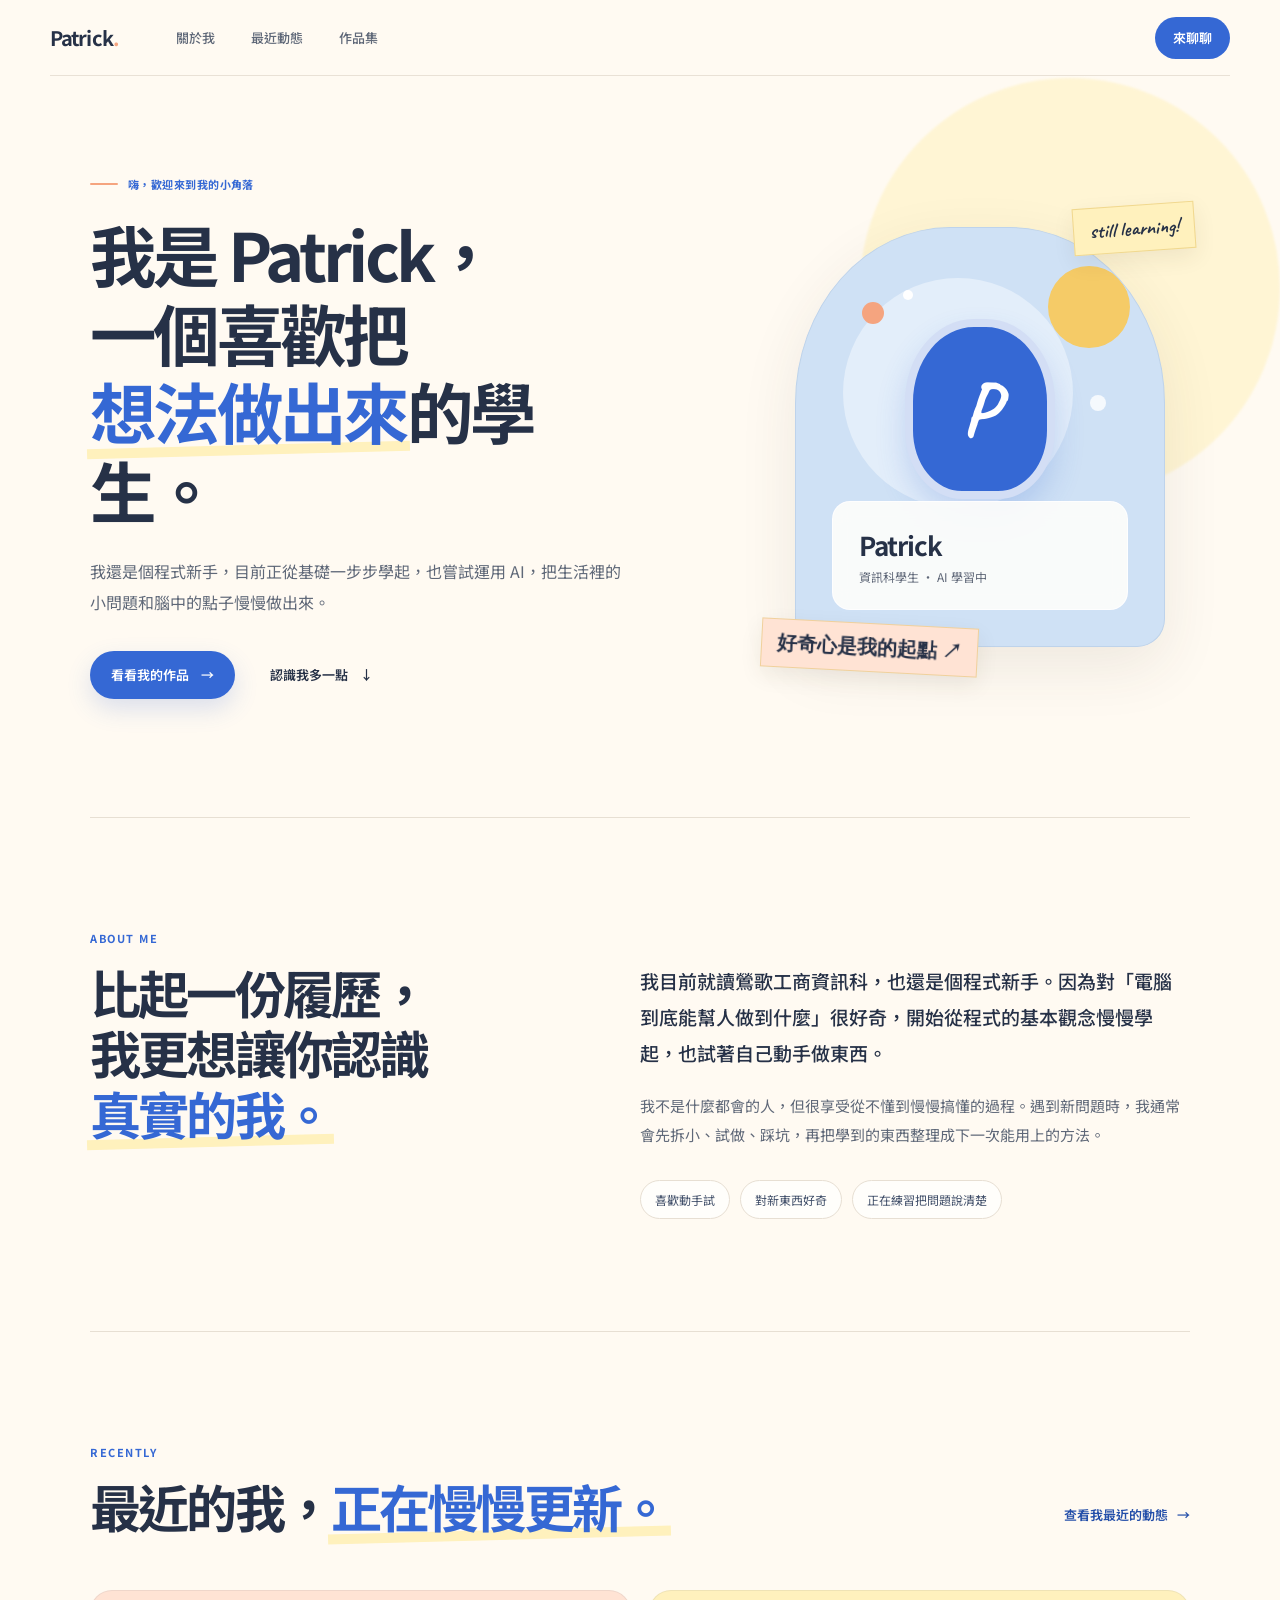
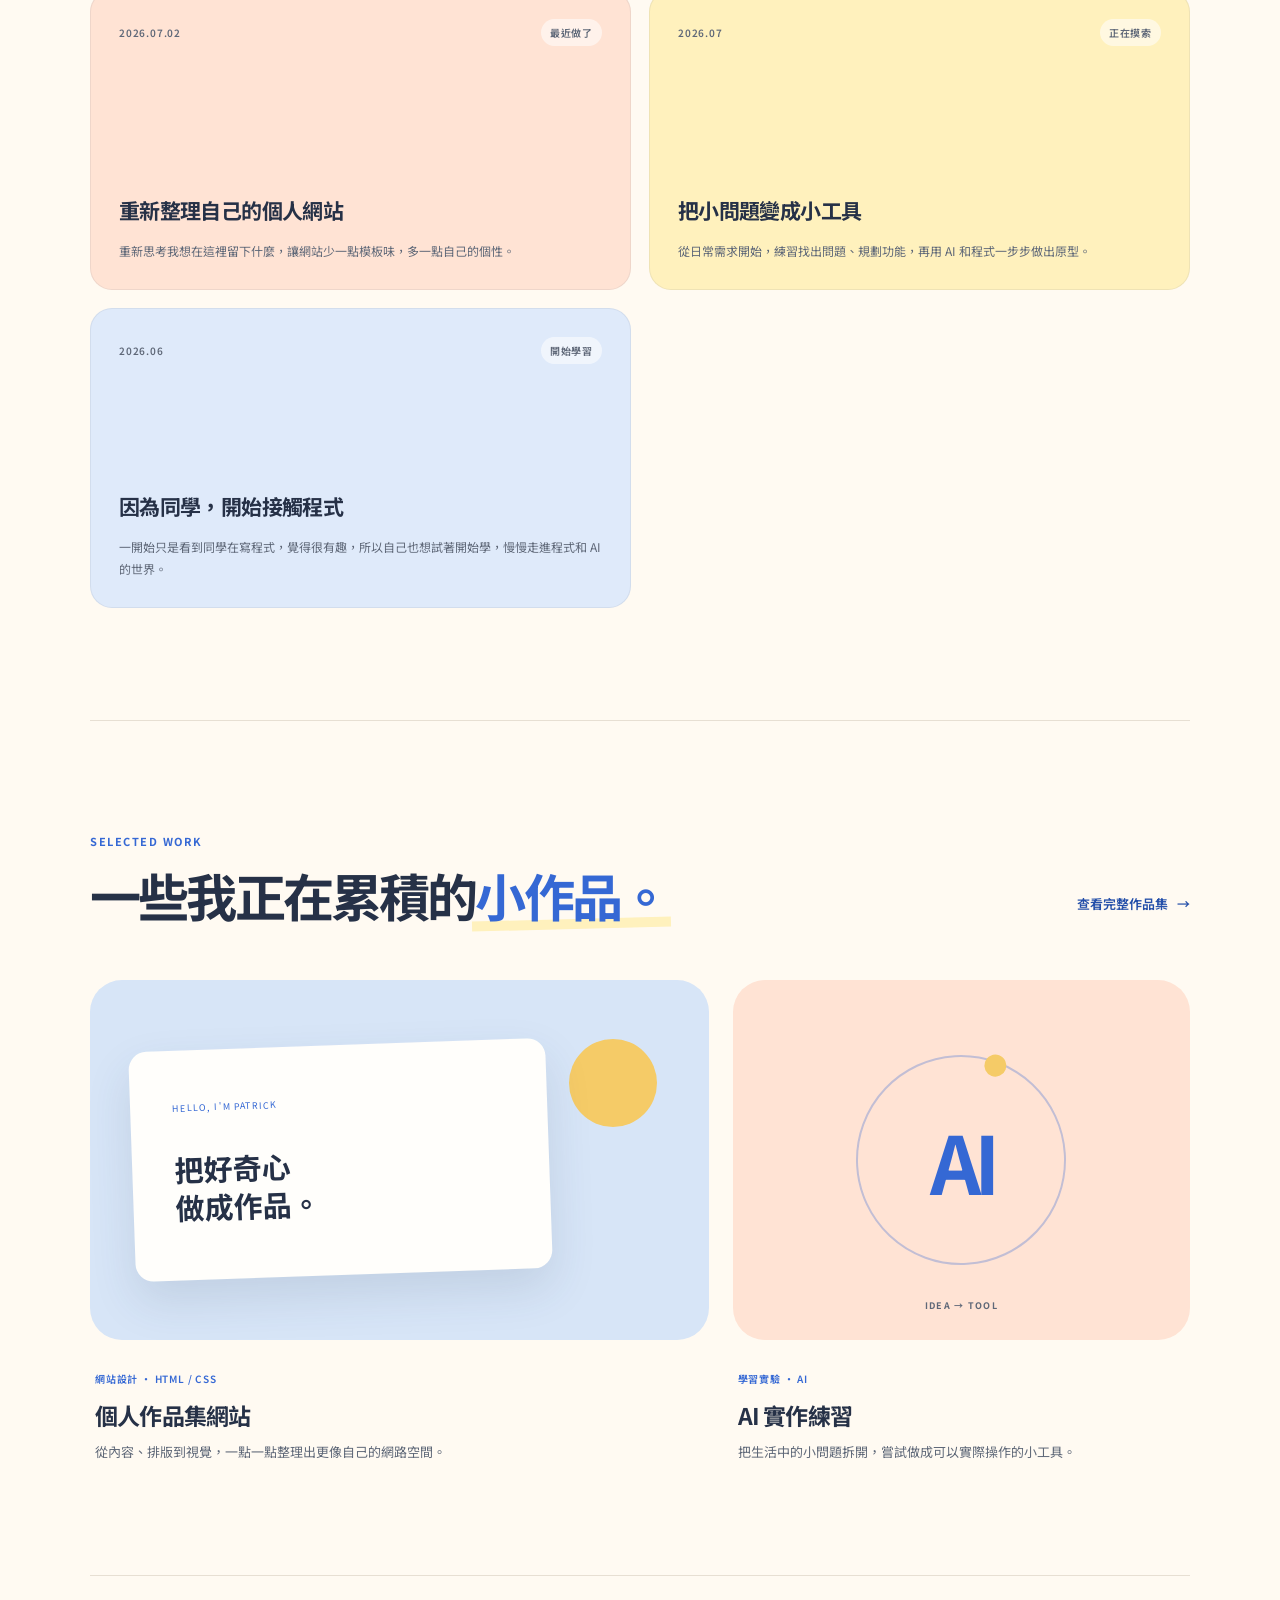
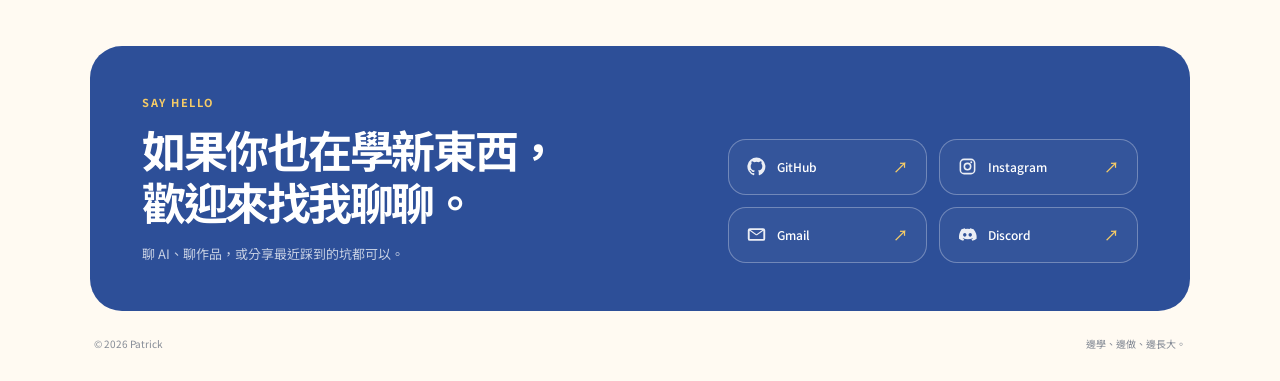
==== commit 9725dcd9: "Update learning status and remove finance notes" ====
--- a/index.html
+++ b/index.html
@@ -28,7 +28,7 @@
         <div class="hero-copy">
           <p class="eyebrow"><span aria-hidden="true"></span> 嗨，歡迎來到我的小角落</p>
           <h1 id="hero-title">我是 Patrick，<br />一個喜歡把<span>想法做出來</span>的學生。</h1>
-          <p class="hero-intro">我正在學習怎麼運用 AI，把生活裡遇到的小問題和腦中的點子，一步步做成真正好用的工具。</p>
+          <p class="hero-intro">我還是個程式新手，目前正從基礎一步步學起，也嘗試運用 AI，把生活裡的小問題和腦中的點子慢慢做出來。</p>
           <div class="hero-actions">
             <a class="button button-primary" href="portfolio.html">看看我的作品 <span aria-hidden="true">→</span></a>
             <a class="button button-text" href="#about">認識我多一點 <span aria-hidden="true">↓</span></a>
@@ -55,7 +55,7 @@
           <h2 id="about-title">比起一份履歷，<br />我更想讓你認識<span>真實的我。</span></h2>
         </div>
         <div class="about-story">
-          <p class="lead">我目前就讀鶯歌工商資訊科。因為對「電腦到底能幫人做到什麼」很好奇，慢慢開始接觸程式、AI，也開始自己動手做東西。</p>
+          <p class="lead">我目前就讀鶯歌工商資訊科，也還是個程式新手。因為對「電腦到底能幫人做到什麼」很好奇，開始從程式的基本觀念慢慢學起，也試著自己動手做東西。</p>
           <p>我不是什麼都會的人，但很享受從不懂到慢慢搞懂的過程。遇到新問題時，我通常會先拆小、試做、踩坑，再把學到的東西整理成下一次能用上的方法。</p>
           <div class="about-tags" aria-label="Patrick 的個人特質">
             <span>喜歡動手試</span>
@@ -74,11 +74,6 @@
           <a class="inline-link" href="updates.html">查看我最近的動態 <span aria-hidden="true">→</span></a>
         </div>
         <div class="update-list">
-          <article class="update-card update-mint">
-            <div class="update-meta"><time datetime="2026-07">2026.07</time><span>現在正在學</span></div>
-            <h3>資訊 × 金融筆記</h3>
-            <p>從整理金融概念與市場資訊開始，慢慢理解科技可以怎麼幫助人看懂資料與變化。</p>
-          </article>
           <article class="update-card update-peach">
             <div class="update-meta"><time datetime="2026-07-02">2026.07.02</time><span>最近做了</span></div>
             <h3>重新整理自己的個人網站</h3>
--- a/styles.css
+++ b/styles.css
@@ -87,7 +87,6 @@
 .update-blue { background: var(--blue-soft); }
 .update-yellow { background: var(--yellow-soft); }
 .update-peach { background: var(--peach-soft); }
-.update-mint { background: #ddefe6; }
 .update-meta { display: flex; align-items: center; justify-content: space-between; gap: 15px; color: var(--ink-soft); font-size: 10px; font-weight: 600; letter-spacing: .08em; }
 .update-meta span { padding: 6px 9px; background: rgba(255,255,255,.55); border-radius: 99px; }
 .update-card h3 { margin: auto 0 14px; font-size: 21px; line-height: 1.45; letter-spacing: -.03em; }
@@ -148,10 +147,6 @@
 .spark { position: absolute; width: 30px; height: 30px; background: var(--yellow); transform: rotate(45deg); }
 .spark-one { top: 55px; right: 75px; }
 .spark-two { bottom: 55px; left: 70px; width: 17px; height: 17px; background: var(--blue); }
-.art-finance { display: grid; place-items: center; background: var(--yellow-soft); }
-.paper-chart { width: 70%; height: 250px; padding: 40px 38px 28px; display: flex; align-items: flex-end; gap: 14px; background: var(--paper); border-radius: 16px; box-shadow: var(--shadow); transform: rotate(2deg); }
-.paper-chart span { flex: 1; background: var(--blue); border-radius: 6px 6px 0 0; }
-.paper-chart span:nth-child(even) { background: var(--peach); }
 .project-meta { display: flex; align-items: center; gap: 14px; color: var(--blue); font-size: 10px; font-weight: 700; letter-spacing: .08em; }
 .project-meta span:first-child { width: 34px; height: 34px; display: grid; place-items: center; background: var(--blue-soft); border-radius: 50%; }
 .project-info h2 { margin-top: 20px; font-size: clamp(32px, 4vw, 45px); }
@@ -190,7 +185,6 @@
 .dot-yellow { background: var(--yellow); }
 .dot-blue { background: var(--blue); }
 .dot-peach { background: var(--peach); }
-.dot-mint { background: var(--mint); }
 .activity-content h3 { margin: 0 0 18px; font-size: clamp(24px, 3vw, 33px); line-height: 1.4; letter-spacing: -.035em; }
 .activity-content > p { margin: 0; color: var(--ink-soft); font-size: 14px; line-height: 1.95; }
 .activity-note { margin-top: 24px; padding: 18px 20px; background: var(--paper); border: 1px solid var(--line); border-radius: 14px; }
@@ -266,7 +260,6 @@
   .art-site { padding: 28px; }
   .art-window { min-height: 210px; }
   .art-window strong { margin-top: 40px; font-size: 28px; }
-  .paper-chart { width: 80%; height: 210px; padding: 30px 25px 24px; }
   .updates-hero h1 { font-size: 38px; }
   .updates-summary { padding: 8px 4px; }
   .updates-summary span { font-size: 10px; }
